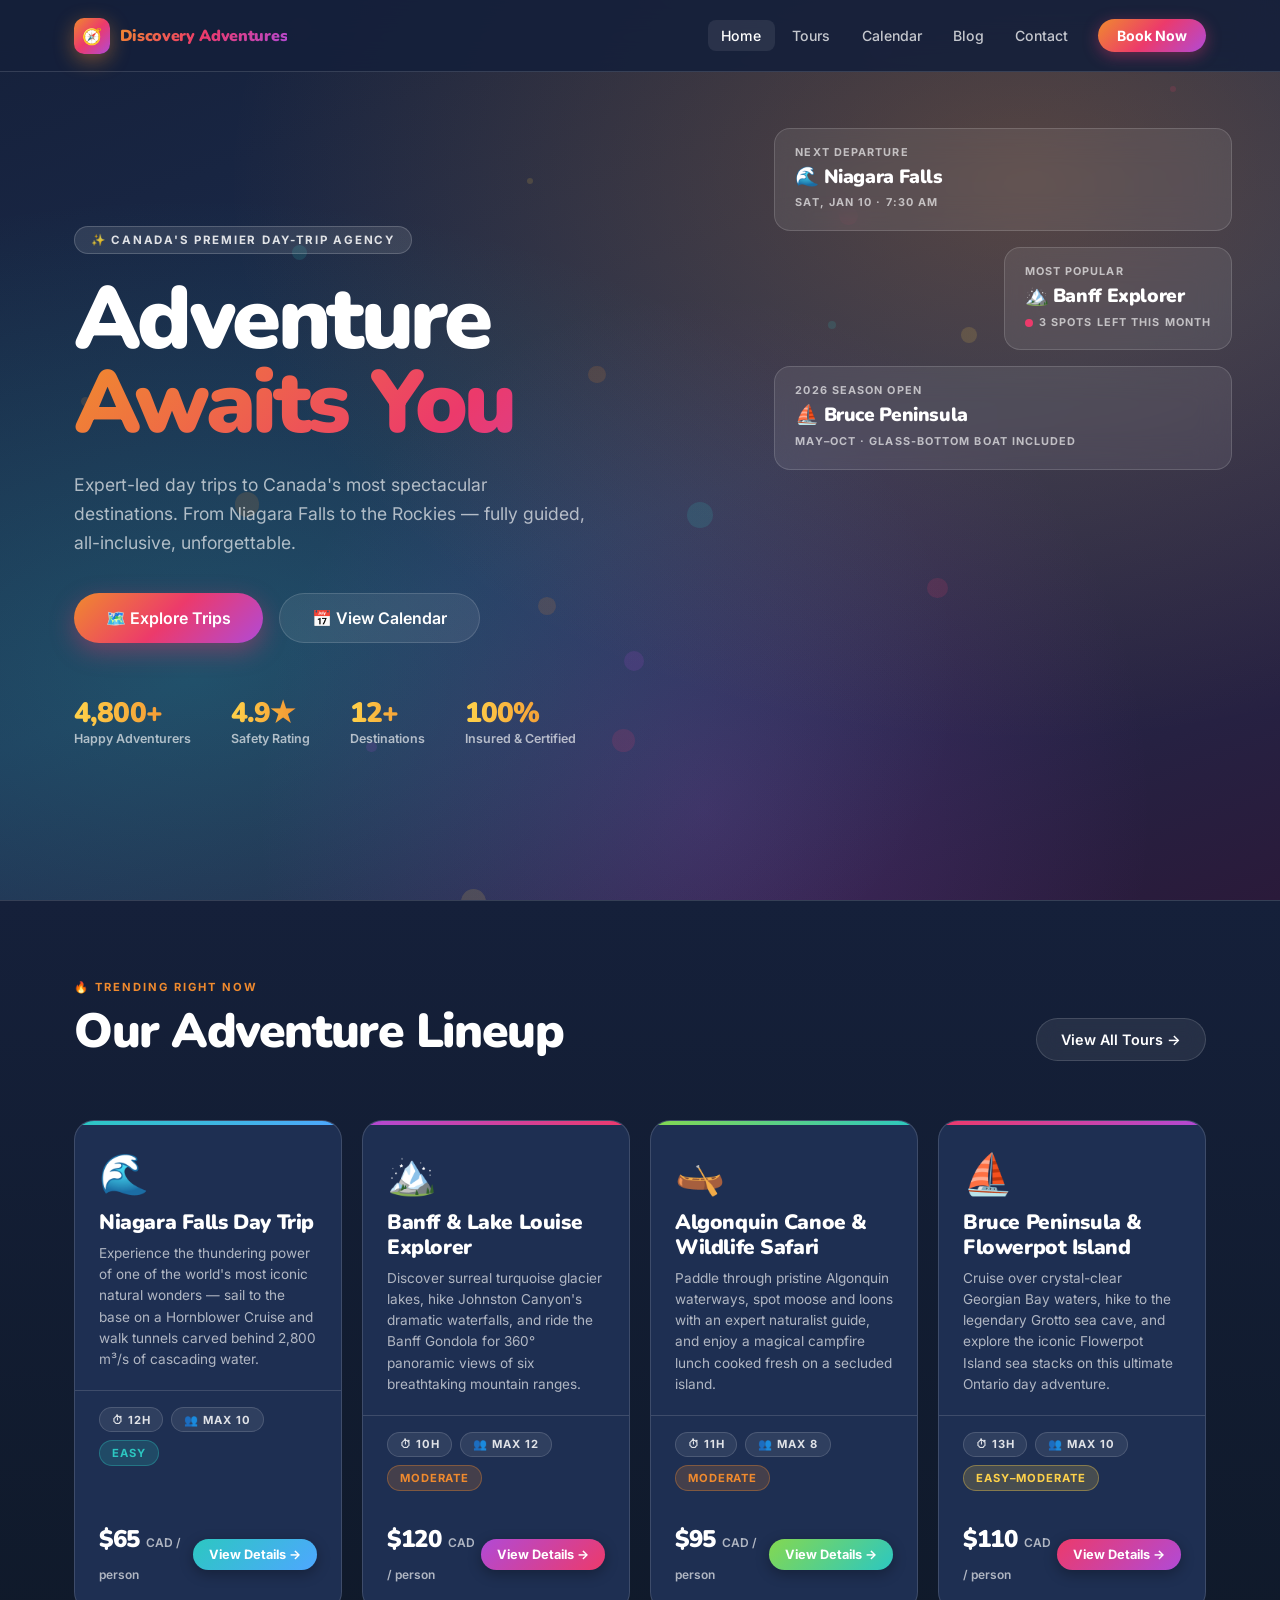
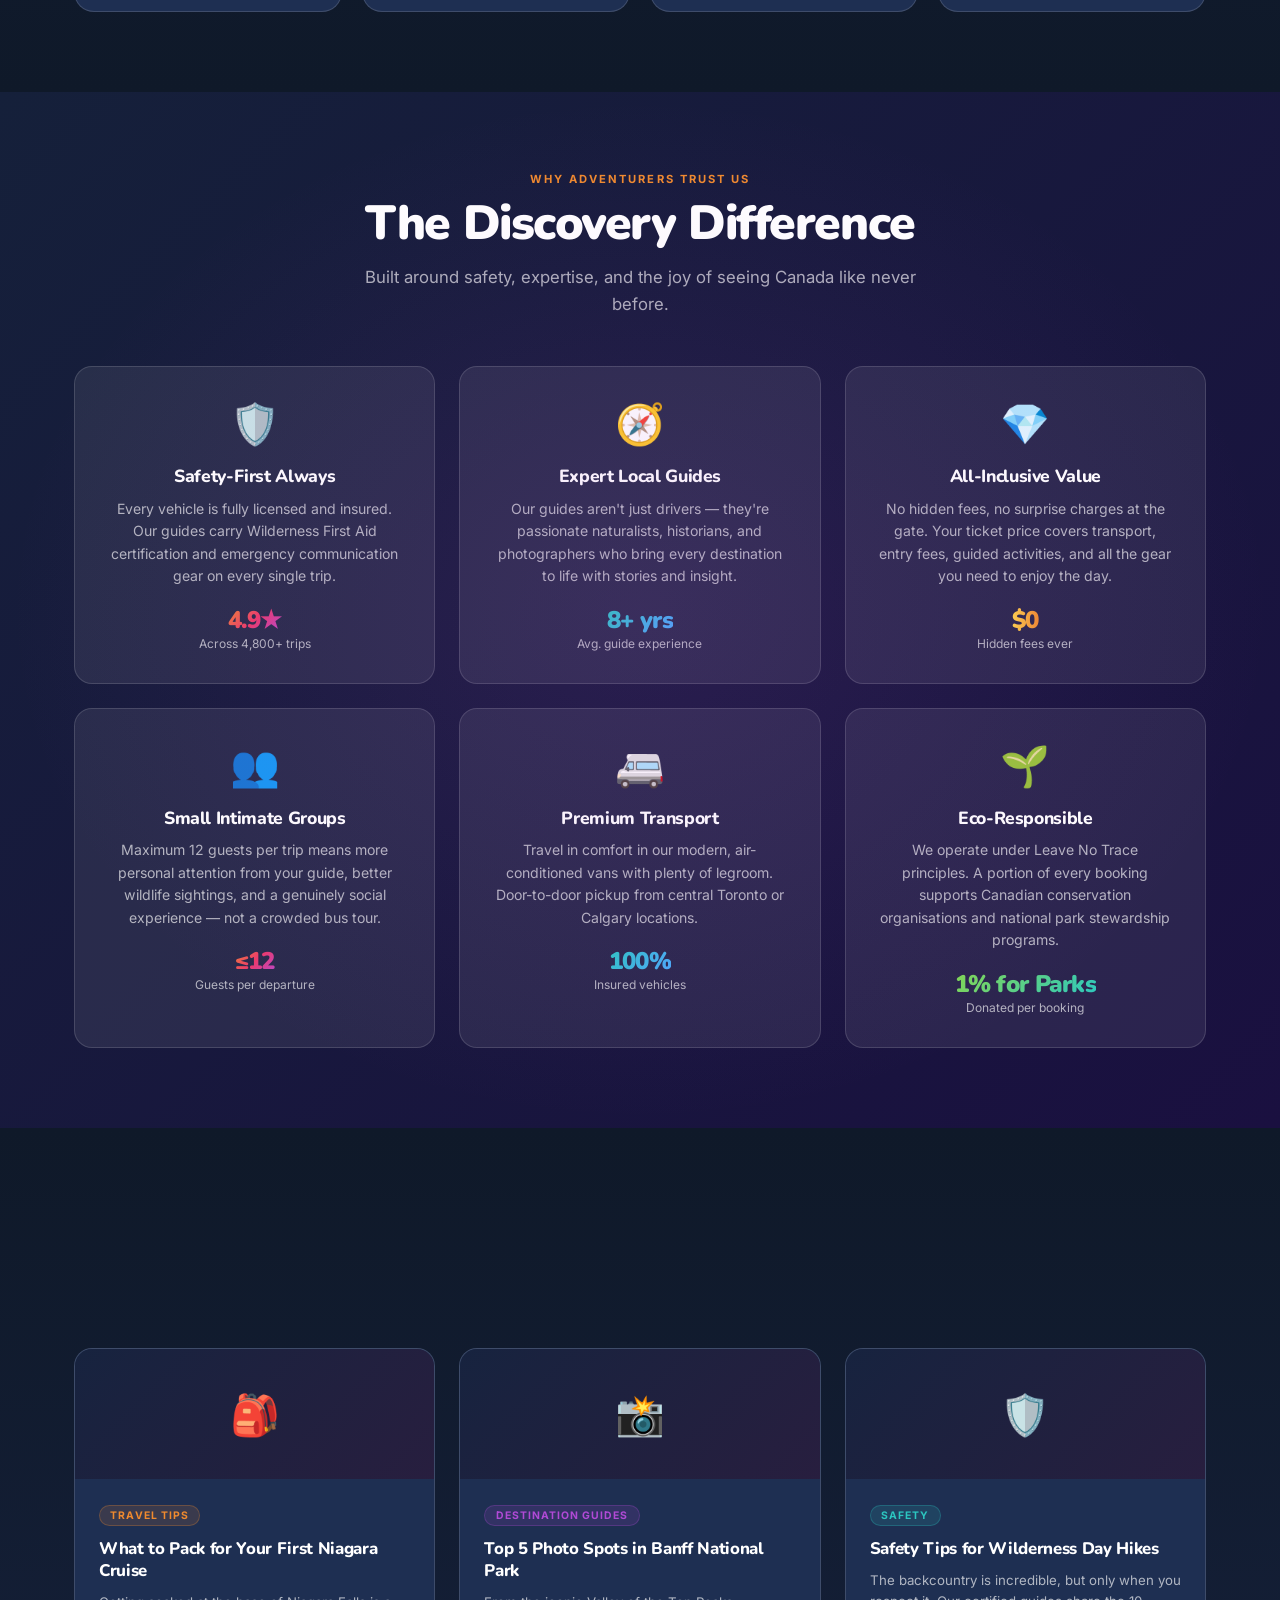
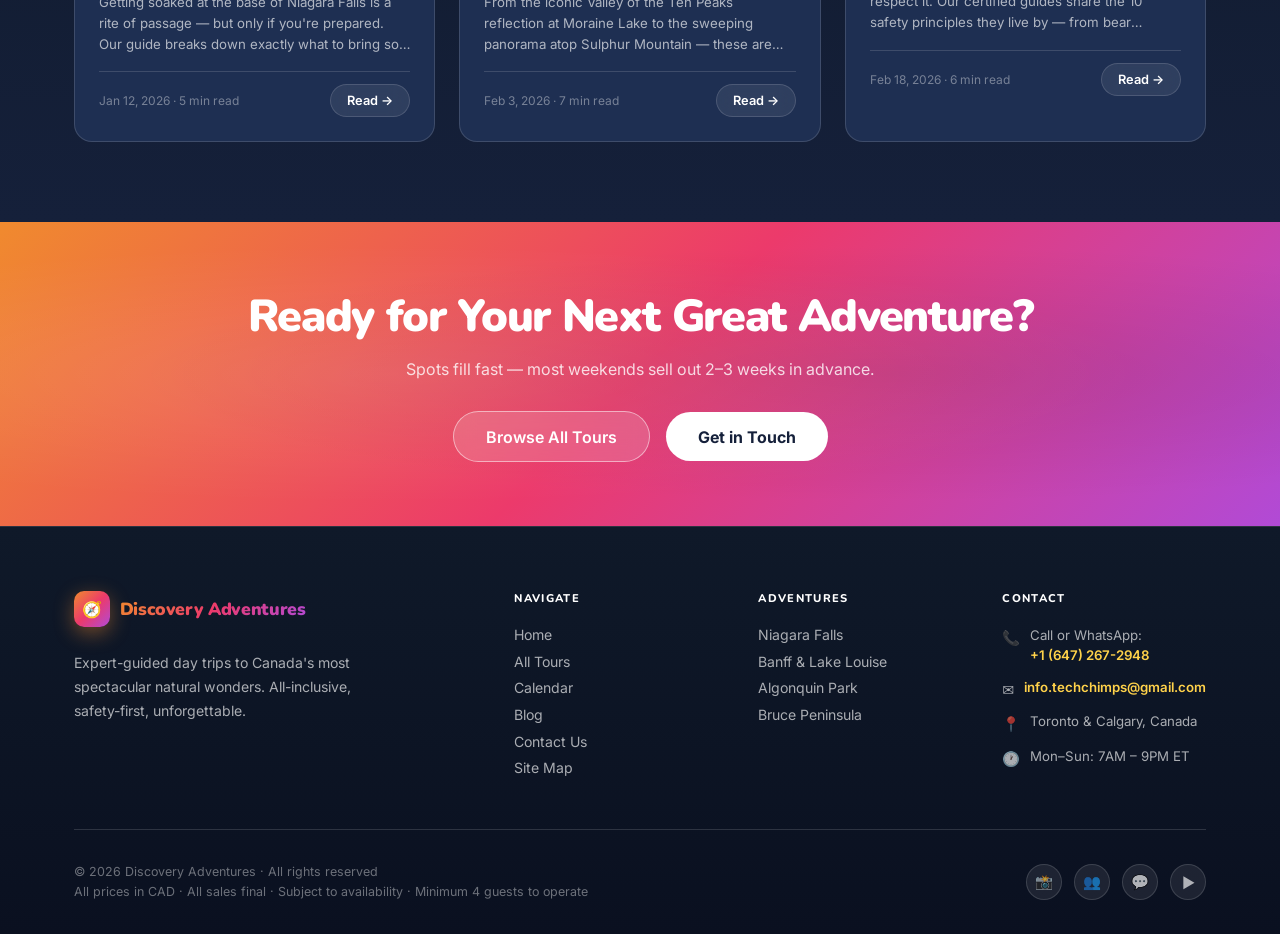
==== index.html @ 80109bd1 "Add files via upload" ====
<!DOCTYPE html>
<html lang="en">
<head>
<meta charset="UTF-8"/>
<meta name="viewport" content="width=device-width,initial-scale=1"/>
<title>Discovery Adventures — Canadian Day Trips & Adventure Tours</title>
<link rel="stylesheet" href="css/style.css"/>
<style>
/* ── HOME-SPECIFIC STYLES ──────────────────────────────── */

/* HERO */
.hero {
  min-height: 100vh;
  display: flex;
  align-items: center;
  background: var(--grad-dark);
  position: relative;
  overflow: hidden;
  padding-top: var(--nav-h);
}
.hero::before {
  content: '';
  position: absolute;
  inset: 0;
  background:
    radial-gradient(ellipse at 80% 20%, rgba(240,138,46,0.28) 0%, transparent 55%),
    radial-gradient(ellipse at 15% 75%, rgba(44,199,193,0.22) 0%, transparent 50%),
    radial-gradient(ellipse at 55% 90%, rgba(177,74,214,0.2) 0%, transparent 45%);
}
.hero-particles {
  position: absolute;
  inset: 0;
  overflow: hidden;
  pointer-events: none;
}
.hero-particle {
  position: absolute;
  border-radius: 50%;
  opacity: 0.15;
  animation: floatUp 12s ease-in-out infinite;
}
@keyframes floatUp {
  0%,100% { transform: translateY(0) scale(1); opacity: 0.12; }
  50%      { transform: translateY(-40px) scale(1.1); opacity: 0.25; }
}
.hero-content {
  position: relative;
  z-index: 2;
  max-width: 780px;
}
.hero-eyebrow {
  display: inline-flex;
  align-items: center;
  gap: 0.5rem;
  padding: 0.4rem 1rem;
  border-radius: 999px;
  background: rgba(255,255,255,0.1);
  border: 1px solid rgba(255,255,255,0.18);
  font-size: 0.72rem;
  font-weight: 700;
  letter-spacing: 0.15em;
  text-transform: uppercase;
  color: rgba(255,255,255,0.85);
  margin-bottom: 1.5rem;
  animation: fadeSlideDown 0.7s ease both;
}
.hero-title {
  font-family: 'Nunito', sans-serif;
  font-weight: 900;
  font-size: clamp(3rem, 8vw, 5.5rem);
  letter-spacing: -0.04em;
  line-height: 0.95;
  color: white;
  margin-bottom: 1.5rem;
  animation: fadeSlideDown 0.7s 0.1s ease both;
}
.hero-title .line2 {
  display: block;
  background: var(--grad-main);
  -webkit-background-clip: text;
  background-clip: text;
  color: transparent;
}
.hero-subtitle {
  font-size: 1.1rem;
  color: var(--text-muted);
  line-height: 1.65;
  max-width: 520px;
  margin-bottom: 2.25rem;
  animation: fadeSlideDown 0.7s 0.2s ease both;
}
.hero-ctas {
  display: flex;
  gap: 1rem;
  flex-wrap: wrap;
  animation: fadeSlideDown 0.7s 0.3s ease both;
}
.hero-stats {
  display: flex;
  gap: 2.5rem;
  margin-top: 3.5rem;
  flex-wrap: wrap;
  animation: fadeSlideDown 0.7s 0.4s ease both;
}
.hero-stat-val {
  font-family: 'Nunito', sans-serif;
  font-weight: 900;
  font-size: 1.75rem;
  letter-spacing: -0.03em;
  background: linear-gradient(90deg, var(--yellow), var(--orange));
  -webkit-background-clip: text;
  background-clip: text;
  color: transparent;
  line-height: 1;
}
.hero-stat-lbl {
  font-size: 0.78rem;
  color: var(--text-muted);
  margin-top: 0.25rem;
  font-weight: 600;
}
.hero-visual {
  position: absolute;
  right: 0; top: 0; bottom: 0;
  width: 42%;
  display: flex;
  flex-direction: column;
  gap: 1rem;
  padding: 8rem 3rem 4rem 2rem;
  z-index: 1;
}
.hero-badge-float {
  background: rgba(255,255,255,0.08);
  backdrop-filter: blur(16px);
  border: 1px solid rgba(255,255,255,0.15);
  border-radius: 16px;
  padding: 1rem 1.25rem;
  animation: floatBadge 4s ease-in-out infinite;
}
.hero-badge-float:nth-child(2) { animation-delay: 1.3s; align-self: flex-end; }
.hero-badge-float:nth-child(3) { animation-delay: 2.6s; }
@keyframes floatBadge {
  0%,100% { transform: translateY(0); }
  50%      { transform: translateY(-10px); }
}
.hbf-label {
  font-size: 0.68rem;
  color: var(--text-muted);
  text-transform: uppercase;
  letter-spacing: 0.1em;
  font-weight: 700;
  margin-bottom: 0.3rem;
}
.hbf-val {
  font-family: 'Nunito', sans-serif;
  font-weight: 900;
  font-size: 1.2rem;
  color: white;
  letter-spacing: -0.02em;
}
.hbf-dot {
  display: inline-block;
  width: 8px; height: 8px;
  border-radius: 50%;
  margin-right: 0.4rem;
  vertical-align: middle;
}

/* TOURS GRID */
.tours-section {
  background: linear-gradient(180deg, var(--navy) 0%, #0f1929 100%);
  position: relative;
}
.tours-section::before {
  content: '';
  position: absolute;
  top: 0; left: 0; right: 0;
  height: 1px;
  background: var(--glass-border);
}
.tours-grid {
  display: grid;
  grid-template-columns: repeat(4, 1fr);
  gap: 1.25rem;
  margin-top: 3rem;
}

/* WHY US */
.why-section {
  background: linear-gradient(135deg, var(--navy) 0%, #1a1040 100%);
  position: relative;
  overflow: hidden;
}
.why-section::before {
  content: '';
  position: absolute;
  inset: 0;
  background: radial-gradient(ellipse at 50% 50%, rgba(177,74,214,0.12) 0%, transparent 70%);
}
.why-grid {
  display: grid;
  grid-template-columns: repeat(3, 1fr);
  gap: 1.5rem;
  margin-top: 3rem;
}
.why-card {
  background: var(--glass);
  border: 1px solid var(--glass-border);
  border-radius: 18px;
  padding: 2rem;
  text-align: center;
  transition: transform 0.3s, background 0.3s;
}
.why-card:hover {
  transform: translateY(-5px);
  background: rgba(255,255,255,0.1);
}
.why-icon {
  font-size: 2.5rem;
  margin-bottom: 1rem;
  display: block;
}
.why-title {
  font-family: 'Nunito', sans-serif;
  font-weight: 800;
  font-size: 1.1rem;
  color: white;
  margin-bottom: 0.6rem;
  letter-spacing: -0.02em;
}
.why-desc {
  font-size: 0.88rem;
  color: var(--text-muted);
  line-height: 1.6;
}
.why-stat {
  display: inline-block;
  margin-top: 1rem;
  font-family: 'Nunito', sans-serif;
  font-weight: 900;
  font-size: 1.5rem;
  letter-spacing: -0.03em;
}

/* BLOG PREVIEW */
.blog-section {
  background: linear-gradient(180deg, #0f1929 0%, var(--navy) 100%);
}
.blog-grid {
  display: grid;
  grid-template-columns: repeat(3, 1fr);
  gap: 1.5rem;
  margin-top: 3rem;
}
.blog-card {
  background: var(--slate);
  border: 1px solid var(--glass-border);
  border-radius: 18px;
  overflow: hidden;
  transition: transform 0.3s, box-shadow 0.3s;
}
.blog-card:hover {
  transform: translateY(-5px);
  box-shadow: 0 20px 50px -10px rgba(21,32,58,0.6);
}
.blog-card-emoji {
  font-size: 2.5rem;
  height: 130px;
  display: flex; align-items: center; justify-content: center;
  position: relative;
  overflow: hidden;
}
.blog-card-body { padding: 1.5rem; }
.blog-card-cat {
  display: inline-flex;
  align-items: center;
  padding: 0.2rem 0.65rem;
  border-radius: 999px;
  font-size: 0.65rem;
  font-weight: 700;
  letter-spacing: 0.1em;
  text-transform: uppercase;
  margin-bottom: 0.75rem;
}
.blog-card-title {
  font-family: 'Nunito', sans-serif;
  font-weight: 800;
  font-size: 1.05rem;
  color: white;
  letter-spacing: -0.02em;
  line-height: 1.3;
  margin-bottom: 0.6rem;
}
.blog-card-excerpt {
  font-size: 0.83rem;
  color: var(--text-muted);
  line-height: 1.6;
  margin-bottom: 1rem;
  display: -webkit-box;
  -webkit-line-clamp: 3;
  -webkit-box-orient: vertical;
  overflow: hidden;
}
.blog-card-footer {
  display: flex;
  align-items: center;
  justify-content: space-between;
  border-top: 1px solid var(--glass-border);
  padding-top: 0.75rem;
}
.blog-meta {
  font-size: 0.75rem;
  color: var(--text-dim);
}

/* CTA STRIP */
.cta-strip {
  background: var(--grad-main);
  padding: 4rem 0;
  text-align: center;
  position: relative;
  overflow: hidden;
}
.cta-strip::before {
  content: '';
  position: absolute;
  inset: 0;
  background: radial-gradient(ellipse at 30% 50%, rgba(255,255,255,0.1) 0%, transparent 60%),
              radial-gradient(ellipse at 70% 50%, rgba(0,0,0,0.1) 0%, transparent 60%);
}
.cta-strip-inner { position: relative; z-index: 1; }
.cta-strip-title {
  font-family: 'Nunito', sans-serif;
  font-weight: 900;
  font-size: clamp(1.8rem, 4vw, 2.8rem);
  letter-spacing: -0.03em;
  color: white;
  margin-bottom: 0.75rem;
}
.cta-strip-sub {
  font-size: 1rem;
  color: rgba(255,255,255,0.8);
  margin-bottom: 2rem;
}
.cta-strip .btn-secondary {
  border-color: rgba(255,255,255,0.5);
  background: rgba(255,255,255,0.15);
}
.cta-strip .btn-secondary:hover { background: rgba(255,255,255,0.25); }

/* ANIMATIONS */
@keyframes fadeSlideDown {
  from { opacity: 0; transform: translateY(-20px); }
  to   { opacity: 1; transform: translateY(0); }
}
.fade-in { opacity: 0; transform: translateY(24px); transition: opacity 0.6s ease, transform 0.6s ease; }
.fade-in.visible { opacity: 1; transform: none; }

/* RESPONSIVE */
@media (max-width: 1200px) { .tours-grid { grid-template-columns: repeat(2, 1fr); } }
@media (max-width: 900px)  {
  .why-grid { grid-template-columns: 1fr; }
  .blog-grid { grid-template-columns: 1fr; }
  .hero-visual { display: none; }
}
@media (max-width: 768px)  { .tours-grid { grid-template-columns: 1fr; } }
</style>
</head>
<body>

<!-- ── NAVIGATION ─────────────────────────────────────── -->
<nav class="site-nav" aria-label="Main navigation">
  <div class="nav-inner">
    <a href="index.html" class="nav-logo">
      <div class="nav-logo-badge">🧭</div>
      <span class="nav-logo-name">Discovery Adventures</span>
    </a>
    <button class="nav-toggle" id="navToggle" aria-label="Toggle menu">
      <span></span><span></span><span></span>
    </button>
    <div class="nav-links" id="navLinks">
      <a href="index.html" class="nav-link active">Home</a>
      <a href="tours.html" class="nav-link">Tours</a>
      <a href="calendar.html" class="nav-link">Calendar</a>
      <a href="blog.html" class="nav-link">Blog</a>
      <a href="contact.html" class="nav-link">Contact</a>
      <a href="tours.html" class="nav-cta">Book Now</a>
    </div>
  </div>
</nav>

<!-- ── HERO ───────────────────────────────────────────── -->
<section class="hero">
  <div class="hero-particles" id="particles"></div>
  <div class="container">
    <div class="hero-content">
      <div class="hero-eyebrow">✨ Canada's Premier Day-Trip Agency</div>
      <h1 class="hero-title">
        Adventure<br>
        <span class="line2">Awaits You</span>
      </h1>
      <p class="hero-subtitle">
        Expert-led day trips to Canada's most spectacular destinations. From Niagara Falls to the Rockies — fully guided, all-inclusive, unforgettable.
      </p>
      <div class="hero-ctas">
        <a href="tours.html" class="btn btn-primary btn-lg">🗺️ Explore Trips</a>
        <a href="calendar.html" class="btn btn-secondary btn-lg">📅 View Calendar</a>
      </div>
      <div class="hero-stats">
        <div>
          <div class="hero-stat-val">4,800+</div>
          <div class="hero-stat-lbl">Happy Adventurers</div>
        </div>
        <div>
          <div class="hero-stat-val">4.9★</div>
          <div class="hero-stat-lbl">Safety Rating</div>
        </div>
        <div>
          <div class="hero-stat-val">12+</div>
          <div class="hero-stat-lbl">Destinations</div>
        </div>
        <div>
          <div class="hero-stat-val">100%</div>
          <div class="hero-stat-lbl">Insured & Certified</div>
        </div>
      </div>
    </div>
  </div>
  <!-- Floating info badges -->
  <div class="hero-visual" aria-hidden="true">
    <div class="hero-badge-float">
      <div class="hbf-label">Next Departure</div>
      <div class="hbf-val">🌊 Niagara Falls</div>
      <div class="hbf-label" style="margin-top:0.35rem">Sat, Jan 10 · 7:30 AM</div>
    </div>
    <div class="hero-badge-float">
      <div class="hbf-label">Most Popular</div>
      <div class="hbf-val">🏔️ Banff Explorer</div>
      <div class="hbf-label" style="margin-top:0.35rem"><span class="hbf-dot" style="background:var(--pink)"></span>3 spots left this month</div>
    </div>
    <div class="hero-badge-float">
      <div class="hbf-label">2026 Season Open</div>
      <div class="hbf-val">⛵ Bruce Peninsula</div>
      <div class="hbf-label" style="margin-top:0.35rem">May–Oct · Glass-bottom boat included</div>
    </div>
  </div>
</section>

<!-- ── TRENDING TOURS ──────────────────────────────────── -->
<section class="tours-section section" id="tours">
  <div class="container">
    <div class="fade-in">
      <div class="section-eyebrow">🔥 Trending Right Now</div>
      <div class="flex-between" style="flex-wrap:wrap; gap:1rem;">
        <h2 class="section-title">Our Adventure Lineup</h2>
        <a href="tours.html" class="btn btn-secondary">View All Tours →</a>
      </div>
    </div>
    <div class="tours-grid" id="toursGrid">
      <!-- injected by JS -->
    </div>
  </div>
</section>

<!-- ── WHY CHOOSE US ───────────────────────────────────── -->
<section class="why-section section">
  <div class="container">
    <div class="fade-in text-center">
      <div class="section-eyebrow">Why Adventurers Trust Us</div>
      <h2 class="section-title" style="text-align:center">The Discovery Difference</h2>
      <p class="section-subtitle" style="margin: 0 auto 0">Built around safety, expertise, and the joy of seeing Canada like never before.</p>
    </div>
    <div class="why-grid">
      <div class="why-card fade-in">
        <span class="why-icon">🛡️</span>
        <div class="why-title">Safety-First Always</div>
        <div class="why-desc">Every vehicle is fully licensed and insured. Our guides carry Wilderness First Aid certification and emergency communication gear on every single trip.</div>
        <div class="why-stat gradient-text">4.9★</div>
        <div style="font-size:0.75rem; color:var(--text-muted)">Across 4,800+ trips</div>
      </div>
      <div class="why-card fade-in">
        <span class="why-icon">🧭</span>
        <div class="why-title">Expert Local Guides</div>
        <div class="why-desc">Our guides aren't just drivers — they're passionate naturalists, historians, and photographers who bring every destination to life with stories and insight.</div>
        <div class="why-stat gradient-text-teal">8+ yrs</div>
        <div style="font-size:0.75rem; color:var(--text-muted)">Avg. guide experience</div>
      </div>
      <div class="why-card fade-in">
        <span class="why-icon">💎</span>
        <div class="why-title">All-Inclusive Value</div>
        <div class="why-desc">No hidden fees, no surprise charges at the gate. Your ticket price covers transport, entry fees, guided activities, and all the gear you need to enjoy the day.</div>
        <div class="why-stat gradient-text-yellow">$0</div>
        <div style="font-size:0.75rem; color:var(--text-muted)">Hidden fees ever</div>
      </div>
      <div class="why-card fade-in">
        <span class="why-icon">👥</span>
        <div class="why-title">Small Intimate Groups</div>
        <div class="why-desc">Maximum 12 guests per trip means more personal attention from your guide, better wildlife sightings, and a genuinely social experience — not a crowded bus tour.</div>
        <div class="why-stat gradient-text">≤12</div>
        <div style="font-size:0.75rem; color:var(--text-muted)">Guests per departure</div>
      </div>
      <div class="why-card fade-in">
        <span class="why-icon">🚐</span>
        <div class="why-title">Premium Transport</div>
        <div class="why-desc">Travel in comfort in our modern, air-conditioned vans with plenty of legroom. Door-to-door pickup from central Toronto or Calgary locations.</div>
        <div class="why-stat gradient-text-teal">100%</div>
        <div style="font-size:0.75rem; color:var(--text-muted)">Insured vehicles</div>
      </div>
      <div class="why-card fade-in">
        <span class="why-icon">🌱</span>
        <div class="why-title">Eco-Responsible</div>
        <div class="why-desc">We operate under Leave No Trace principles. A portion of every booking supports Canadian conservation organisations and national park stewardship programs.</div>
        <div class="why-stat" style="background: var(--grad-green); -webkit-background-clip: text; background-clip: text; color: transparent;">1% for Parks</div>
        <div style="font-size:0.75rem; color:var(--text-muted)">Donated per booking</div>
      </div>
    </div>
  </div>
</section>

<!-- ── BLOG PREVIEW ────────────────────────────────────── -->
<section class="blog-section section">
  <div class="container">
    <div class="fade-in">
      <div class="section-eyebrow">📖 From the Adventure Journal</div>
      <div class="flex-between" style="flex-wrap:wrap; gap:1rem;">
        <h2 class="section-title">Latest from the Blog</h2>
        <a href="blog.html" class="btn btn-secondary">All Articles →</a>
      </div>
    </div>
    <div class="blog-grid" id="blogGrid">
      <!-- injected by JS -->
    </div>
  </div>
</section>

<!-- ── CTA STRIP ───────────────────────────────────────── -->
<section class="cta-strip">
  <div class="container cta-strip-inner">
    <h2 class="cta-strip-title">Ready for Your Next Great Adventure?</h2>
    <p class="cta-strip-sub">Spots fill fast — most weekends sell out 2–3 weeks in advance.</p>
    <div class="flex-center gap-2" style="flex-wrap:wrap;">
      <a href="tours.html" class="btn btn-secondary btn-lg">Browse All Tours</a>
      <a href="contact.html" class="btn btn-lg" style="background:white; color:var(--navy); font-weight:700;">Get in Touch</a>
    </div>
  </div>
</section>

<!-- ── SITE FOOTER ─────────────────────────────────────── -->
<footer class="site-footer">
  <div class="container">
    <div class="footer-grid">
      <div>
        <a href="index.html" class="nav-logo" style="display:inline-flex; margin-bottom:0.5rem;">
          <div class="nav-logo-badge">🧭</div>
          <span class="nav-logo-name" style="font-size:1.1rem;">Discovery Adventures</span>
        </a>
        <p class="footer-brand-desc">Expert-guided day trips to Canada's most spectacular natural wonders. All-inclusive, safety-first, unforgettable.</p>
      </div>
      <div>
        <div class="footer-col-title">Navigate</div>
        <div class="footer-links">
          <a href="index.html">Home</a>
          <a href="tours.html">All Tours</a>
          <a href="calendar.html">Calendar</a>
          <a href="blog.html">Blog</a>
          <a href="contact.html">Contact Us</a>
          <a href="sitemap.html">Site Map</a>
        </div>
      </div>
      <div>
        <div class="footer-col-title">Adventures</div>
        <div class="footer-links">
          <a href="tour-detail.html?tour=niagara-falls">Niagara Falls</a>
          <a href="tour-detail.html?tour=banff-lake-louise">Banff & Lake Louise</a>
          <a href="tour-detail.html?tour=algonquin-canoe">Algonquin Park</a>
          <a href="tour-detail.html?tour=bruce-peninsula">Bruce Peninsula</a>
        </div>
      </div>
      <div>
        <div class="footer-col-title">Contact</div>
        <div class="footer-contact-row">
          <span class="footer-contact-icon">📞</span>
          <div>Call or WhatsApp:<br><a href="https://wa.me/16472672948">+1 (647) 267-2948</a></div>
        </div>
        <div class="footer-contact-row">
          <span class="footer-contact-icon">✉️</span>
          <div><a href="mailto:info.techchimps@gmail.com">info.techchimps@gmail.com</a></div>
        </div>
        <div class="footer-contact-row">
          <span class="footer-contact-icon">📍</span>
          <div>Toronto &amp; Calgary, Canada</div>
        </div>
        <div class="footer-contact-row">
          <span class="footer-contact-icon">🕐</span>
          <div>Mon–Sun: 7AM – 9PM ET</div>
        </div>
      </div>
    </div>
    <div class="footer-bottom">
      <div class="footer-legal">
        © 2026 Discovery Adventures · All rights reserved<br>
        All prices in CAD · All sales final · Subject to availability · Minimum 4 guests to operate
      </div>
      <div class="footer-social">
        <a href="#" aria-label="Instagram">📸</a>
        <a href="#" aria-label="Facebook">👥</a>
        <a href="https://wa.me/16472672948" aria-label="WhatsApp">💬</a>
        <a href="#" aria-label="YouTube">▶️</a>
      </div>
    </div>
  </div>
</footer>

<!-- ── SCRIPTS ──────────────────────────────────────────── -->
<script src="js/data.js"></script>
<script>
/* ── NAV TOGGLE ──────────────────────────────────────── */
document.getElementById('navToggle').addEventListener('click', () => {
  document.getElementById('navLinks').classList.toggle('open');
});

/* ── RENDER TOUR CARDS ───────────────────────────────── */
function renderTourCard(tour) {
  const difficultyClass = {
    'Easy': 'pill-teal',
    'Moderate': 'pill-orange',
    'Easy–Moderate': 'pill-yellow'
  }[tour.difficulty] || 'pill-glass';

  return `
    <article class="tour-card fade-in" role="article">
      <div class="tour-card-accent" style="background:${tour.gradient}"></div>
      <div class="tour-card-header">
        <span class="tour-card-emoji">${tour.emoji}</span>
        <h3 class="tour-card-title">${tour.title}</h3>
        <p class="tour-card-desc">${tour.shortDesc}</p>
      </div>
      <div class="tour-card-meta">
        <span class="pill pill-glass">⏱ ${tour.duration}h</span>
        <span class="pill pill-glass">👥 Max ${tour.maxCapacity}</span>
        <span class="pill ${difficultyClass}">${tour.difficulty}</span>
      </div>
      <div class="tour-card-footer">
        <div class="tour-card-price">
          $${tour.price} <span>CAD / person</span>
        </div>
        <a href="tour-detail.html?tour=${tour.id}" class="btn btn-sm" style="background:${tour.gradient}; color:white; font-weight:700; box-shadow: 0 4px 14px rgba(0,0,0,0.3);">
          View Details →
        </a>
      </div>
    </article>`;
}

/* ── RENDER BLOG CARDS ───────────────────────────────── */
function renderBlogCard(post) {
  return `
    <article class="blog-card fade-in" role="article">
      <div class="blog-card-emoji" style="background:linear-gradient(135deg, rgba(21,32,58,0.8), rgba(42,26,58,0.8))">
        ${post.emoji}
      </div>
      <div class="blog-card-body">
        <span class="blog-card-cat" style="background:${post.categoryColor}22; color:${post.categoryColor}; border:1px solid ${post.categoryColor}44;">
          ${post.category}
        </span>
        <h3 class="blog-card-title">${post.title}</h3>
        <p class="blog-card-excerpt">${post.excerpt}</p>
        <div class="blog-card-footer">
          <div class="blog-meta">${post.date} · ${post.readTime}</div>
          <a href="blog.html" class="btn btn-sm btn-secondary">Read →</a>
        </div>
      </div>
    </article>`;
}

/* ── INIT ─────────────────────────────────────────────── */
document.getElementById('toursGrid').innerHTML = TOURS_DB.map(renderTourCard).join('');
document.getElementById('blogGrid').innerHTML = BLOG_DB.slice(0, 3).map(renderBlogCard).join('');

/* ── FLOATING PARTICLES ──────────────────────────────── */
(function createParticles() {
  const container = document.getElementById('particles');
  const colors = ['#f08a2e','#ec3a6b','#b14ad6','#2cc7c1','#ffd24a'];
  for (let i = 0; i < 18; i++) {
    const p = document.createElement('div');
    p.className = 'hero-particle';
    const size = 6 + Math.random() * 20;
    p.style.cssText = `
      width:${size}px; height:${size}px;
      background:${colors[i % colors.length]};
      left:${Math.random() * 100}%;
      top:${Math.random() * 100}%;
      animation-delay:${Math.random() * 8}s;
      animation-duration:${8 + Math.random() * 8}s;
    `;
    container.appendChild(p);
  }
})();

/* ── SCROLL FADE-IN OBSERVER ─────────────────────────── */
const observer = new IntersectionObserver(
  entries => entries.forEach(e => { if (e.isIntersecting) e.target.classList.add('visible'); }),
  { threshold: 0.1, rootMargin: '0px 0px -40px 0px' }
);
document.querySelectorAll('.fade-in').forEach(el => observer.observe(el));
</script>
</body>
</html>
---- css/style.css ----
/* ══════════════════════════════════════════════════════════
   Discovery Adventures — Global Stylesheet
   Shared across all pages. Dark adventure tourism aesthetic.
   ══════════════════════════════════════════════════════════ */

@import url('https://fonts.googleapis.com/css2?family=Nunito:wght@700;800;900&family=Inter:wght@400;500;600&display=swap');

/* ── CSS VARIABLES ─────────────────────────────────────── */
:root {
  --navy:        #15203a;
  --slate:       #1e2f52;
  --dark-purple: #2a1a3a;
  --orange:      #f08a2e;
  --pink:        #ec3a6b;
  --purple:      #b14ad6;
  --teal:        #2cc7c1;
  --yellow:      #ffd24a;
  --green:       #84d850;
  --cream:       #e8e4d8;
  --off-white:   #fffdf6;
  --border:      #ece6d6;
  --text-muted:  rgba(255,255,255,0.65);
  --text-dim:    rgba(255,255,255,0.4);
  --glass:       rgba(255,255,255,0.08);
  --glass-border:rgba(255,255,255,0.14);

  --grad-main:   linear-gradient(135deg, #f08a2e, #ec3a6b, #b14ad6);
  --grad-teal:   linear-gradient(135deg, #2cc7c1, #4ea7ff);
  --grad-green:  linear-gradient(135deg, #84d850, #2cc7c1);
  --grad-dark:   linear-gradient(160deg, #15203a 0%, #1e2f52 55%, #2a1a3a 100%);

  --shadow-card: 0 20px 60px -15px rgba(21,32,58,0.5);
  --shadow-glow: 0 8px 32px rgba(240,138,46,0.4);

  --radius-card: 20px;
  --radius-btn:  999px;
  --radius-sm:   10px;

  --nav-h: 72px;
}

/* ── RESET ─────────────────────────────────────────────── */
*, *::before, *::after { box-sizing: border-box; margin: 0; padding: 0; }
html { scroll-behavior: smooth; }

body {
  font-family: 'Inter', system-ui, sans-serif;
  font-weight: 400;
  background: var(--navy);
  color: white;
  min-height: 100vh;
  -webkit-font-smoothing: antialiased;
}

img { display: block; max-width: 100%; }
a { text-decoration: none; color: inherit; }
ul, ol { list-style: none; }
button { cursor: pointer; border: none; background: none; font-family: inherit; }
input, textarea, select { font-family: inherit; }

/* ── TYPOGRAPHY ────────────────────────────────────────── */
.font-display {
  font-family: 'Nunito', sans-serif;
  font-weight: 900;
  letter-spacing: -0.03em;
}

.gradient-text {
  background: var(--grad-main);
  -webkit-background-clip: text;
  background-clip: text;
  color: transparent;
}
.gradient-text-teal {
  background: var(--grad-teal);
  -webkit-background-clip: text;
  background-clip: text;
  color: transparent;
}
.gradient-text-yellow {
  background: linear-gradient(90deg, var(--yellow), var(--orange));
  -webkit-background-clip: text;
  background-clip: text;
  color: transparent;
}

/* ── BUTTONS ───────────────────────────────────────────── */
.btn {
  display: inline-flex;
  align-items: center;
  gap: 0.5rem;
  padding: 0.75rem 1.5rem;
  border-radius: var(--radius-btn);
  font-weight: 600;
  font-size: 0.9rem;
  transition: transform 0.2s, box-shadow 0.2s, opacity 0.2s;
  white-space: nowrap;
}
.btn:hover { transform: translateY(-2px); }
.btn:active { transform: translateY(0); }

.btn-primary {
  background: var(--grad-main);
  color: white;
  box-shadow: 0 8px 24px rgba(236,58,107,0.4);
}
.btn-primary:hover { box-shadow: 0 12px 32px rgba(236,58,107,0.55); }

.btn-secondary {
  background: var(--glass);
  color: white;
  border: 1px solid var(--glass-border);
  backdrop-filter: blur(10px);
}
.btn-secondary:hover { background: rgba(255,255,255,0.14); }

.btn-teal {
  background: var(--grad-teal);
  color: white;
  box-shadow: 0 8px 24px rgba(44,199,193,0.4);
}
.btn-teal:hover { box-shadow: 0 12px 32px rgba(44,199,193,0.55); }

.btn-lg {
  padding: 0.9rem 2rem;
  font-size: 1rem;
}

.btn-sm {
  padding: 0.5rem 1rem;
  font-size: 0.8rem;
}

/* ── PILLS / BADGES ────────────────────────────────────── */
.pill {
  display: inline-flex;
  align-items: center;
  gap: 0.35rem;
  padding: 0.3rem 0.75rem;
  border-radius: var(--radius-btn);
  font-size: 0.7rem;
  font-weight: 700;
  letter-spacing: 0.08em;
  text-transform: uppercase;
  white-space: nowrap;
}
.pill-glass {
  background: var(--glass);
  border: 1px solid var(--glass-border);
  color: rgba(255,255,255,0.85);
}
.pill-orange {
  background: rgba(240,138,46,0.18);
  border: 1px solid rgba(240,138,46,0.35);
  color: var(--orange);
}
.pill-teal {
  background: rgba(44,199,193,0.18);
  border: 1px solid rgba(44,199,193,0.35);
  color: var(--teal);
}
.pill-purple {
  background: rgba(177,74,214,0.18);
  border: 1px solid rgba(177,74,214,0.35);
  color: var(--purple);
}
.pill-pink {
  background: rgba(236,58,107,0.18);
  border: 1px solid rgba(236,58,107,0.35);
  color: var(--pink);
}
.pill-green {
  background: rgba(132,216,80,0.18);
  border: 1px solid rgba(132,216,80,0.35);
  color: var(--green);
}
.pill-yellow {
  background: rgba(255,210,74,0.18);
  border: 1px solid rgba(255,210,74,0.35);
  color: var(--yellow);
}

/* ── CARD ──────────────────────────────────────────────── */
.card {
  background: rgba(255,255,255,0.05);
  border: 1px solid var(--glass-border);
  border-radius: var(--radius-card);
  overflow: hidden;
  transition: transform 0.3s, box-shadow 0.3s;
}
.card:hover {
  transform: translateY(-5px);
  box-shadow: var(--shadow-card);
}
.card-light {
  background: var(--off-white);
  border: 1px solid var(--border);
  color: var(--navy);
}

/* ── SECTION LAYOUTS ───────────────────────────────────── */
.section { padding: 5rem 0; }
.section-sm { padding: 3rem 0; }
.container {
  width: 100%;
  max-width: 1180px;
  margin: 0 auto;
  padding: 0 1.5rem;
}
.container-wide {
  width: 100%;
  max-width: 1400px;
  margin: 0 auto;
  padding: 0 1.5rem;
}

.section-eyebrow {
  font-size: 0.7rem;
  font-weight: 700;
  text-transform: uppercase;
  letter-spacing: 0.18em;
  color: var(--orange);
  margin-bottom: 0.75rem;
}
.section-title {
  font-family: 'Nunito', sans-serif;
  font-weight: 900;
  font-size: clamp(2rem, 5vw, 3rem);
  letter-spacing: -0.03em;
  line-height: 1.05;
  color: white;
  margin-bottom: 1rem;
}
.section-subtitle {
  color: var(--text-muted);
  font-size: 1.05rem;
  line-height: 1.6;
  max-width: 560px;
}

/* ── GRIDS ─────────────────────────────────────────────── */
.grid-2 { display: grid; grid-template-columns: repeat(2, 1fr); gap: 1.5rem; }
.grid-3 { display: grid; grid-template-columns: repeat(3, 1fr); gap: 1.5rem; }
.grid-4 { display: grid; grid-template-columns: repeat(4, 1fr); gap: 1.25rem; }

/* ── DIVIDER ───────────────────────────────────────────── */
.divider {
  height: 1px;
  background: var(--glass-border);
  margin: 0;
}

/* ── TOUR CARD (shared) ────────────────────────────────── */
.tour-card {
  background: var(--slate);
  border: 1px solid var(--glass-border);
  border-radius: var(--radius-card);
  overflow: hidden;
  display: flex;
  flex-direction: column;
  transition: transform 0.3s ease, box-shadow 0.3s ease;
  position: relative;
}
.tour-card:hover {
  transform: translateY(-6px);
  box-shadow: 0 24px 64px -16px rgba(21,32,58,0.7);
}
.tour-card-header {
  padding: 1.75rem 1.5rem 1.25rem;
  position: relative;
}
.tour-card-emoji {
  font-size: 2.5rem;
  margin-bottom: 0.75rem;
  display: block;
}
.tour-card-title {
  font-family: 'Nunito', sans-serif;
  font-weight: 900;
  font-size: 1.3rem;
  letter-spacing: -0.02em;
  color: white;
  line-height: 1.2;
  margin-bottom: 0.5rem;
}
.tour-card-desc {
  font-size: 0.85rem;
  color: var(--text-muted);
  line-height: 1.55;
}
.tour-card-meta {
  display: flex;
  flex-wrap: wrap;
  gap: 0.5rem;
  padding: 1rem 1.5rem;
  border-top: 1px solid var(--glass-border);
}
.tour-card-footer {
  display: flex;
  align-items: center;
  justify-content: space-between;
  padding: 1rem 1.5rem 1.5rem;
  margin-top: auto;
}
.tour-card-price {
  font-family: 'Nunito', sans-serif;
  font-weight: 900;
  font-size: 1.5rem;
  color: white;
  letter-spacing: -0.02em;
}
.tour-card-price span {
  font-size: 0.75rem;
  color: var(--text-muted);
  font-family: 'Inter', sans-serif;
  font-weight: 600;
  letter-spacing: 0;
}
.tour-card-accent {
  position: absolute;
  top: 0; left: 0; right: 0;
  height: 4px;
}

/* ── NAVIGATION ────────────────────────────────────────── */
.site-nav {
  position: fixed;
  top: 0; left: 0; right: 0;
  height: var(--nav-h);
  background: rgba(21, 32, 58, 0.9);
  backdrop-filter: blur(20px);
  -webkit-backdrop-filter: blur(20px);
  border-bottom: 1px solid var(--glass-border);
  z-index: 1000;
  display: flex;
  align-items: center;
}
.nav-inner {
  width: 100%;
  max-width: 1180px;
  margin: 0 auto;
  padding: 0 1.5rem;
  display: flex;
  align-items: center;
  gap: 2rem;
}
.nav-logo {
  display: flex;
  align-items: center;
  gap: 0.6rem;
  text-decoration: none;
  flex-shrink: 0;
}
.nav-logo-badge {
  width: 36px; height: 36px;
  border-radius: 10px;
  background: var(--grad-main);
  display: flex; align-items: center; justify-content: center;
  font-size: 1rem;
  box-shadow: 0 6px 20px rgba(240,138,46,0.45);
}
.nav-logo-name {
  font-family: 'Nunito', sans-serif;
  font-weight: 900;
  font-size: 1rem;
  letter-spacing: -0.02em;
  background: var(--grad-main);
  -webkit-background-clip: text;
  background-clip: text;
  color: transparent;
}
.nav-links {
  display: flex;
  align-items: center;
  gap: 0.25rem;
  margin-left: auto;
}
.nav-link {
  padding: 0.45rem 0.85rem;
  border-radius: 8px;
  font-size: 0.88rem;
  font-weight: 500;
  color: rgba(255,255,255,0.75);
  transition: color 0.2s, background 0.2s;
}
.nav-link:hover,
.nav-link.active {
  color: white;
  background: var(--glass);
}
.nav-cta {
  margin-left: 0.75rem;
  padding: 0.5rem 1.2rem;
  background: var(--grad-main);
  border-radius: var(--radius-btn);
  font-size: 0.88rem;
  font-weight: 700;
  color: white;
  transition: transform 0.2s, box-shadow 0.2s;
  box-shadow: 0 4px 16px rgba(236,58,107,0.4);
}
.nav-cta:hover {
  transform: translateY(-1px);
  box-shadow: 0 8px 24px rgba(236,58,107,0.5);
}

/* Mobile hamburger */
.nav-toggle {
  display: none;
  flex-direction: column;
  gap: 5px;
  margin-left: auto;
  padding: 6px;
  cursor: pointer;
}
.nav-toggle span {
  width: 22px;
  height: 2px;
  background: white;
  border-radius: 2px;
  transition: transform 0.3s, opacity 0.3s;
}

/* ── SITE FOOTER ────────────────────────────────────────── */
.site-footer {
  background: linear-gradient(180deg, #0f1929 0%, #0a1020 100%);
  border-top: 1px solid var(--glass-border);
  padding: 4rem 0 2rem;
}
.footer-grid {
  display: grid;
  grid-template-columns: 2fr 1fr 1fr 1fr;
  gap: 3rem;
  margin-bottom: 3rem;
}
.footer-brand-desc {
  font-size: 0.88rem;
  color: var(--text-muted);
  line-height: 1.7;
  margin-top: 1rem;
  max-width: 280px;
}
.footer-col-title {
  font-family: 'Nunito', sans-serif;
  font-weight: 800;
  font-size: 0.85rem;
  color: white;
  letter-spacing: -0.01em;
  margin-bottom: 1.25rem;
  text-transform: uppercase;
  font-size: 0.7rem;
  letter-spacing: 0.12em;
}
.footer-links { display: flex; flex-direction: column; gap: 0.6rem; }
.footer-links a {
  font-size: 0.88rem;
  color: var(--text-muted);
  transition: color 0.2s;
}
.footer-links a:hover { color: white; }
.footer-contact-row {
  display: flex;
  align-items: flex-start;
  gap: 0.6rem;
  font-size: 0.83rem;
  color: var(--text-muted);
  margin-bottom: 0.75rem;
  line-height: 1.5;
}
.footer-contact-icon { font-size: 0.9rem; flex-shrink: 0; margin-top: 0.05rem; }
.footer-contact-row a { color: var(--yellow); font-weight: 600; transition: color 0.2s; }
.footer-contact-row a:hover { color: white; }
.footer-bottom {
  display: flex;
  align-items: center;
  justify-content: space-between;
  padding-top: 2rem;
  border-top: 1px solid var(--glass-border);
  flex-wrap: wrap;
  gap: 1rem;
}
.footer-legal {
  font-size: 0.78rem;
  color: var(--text-dim);
  line-height: 1.6;
}
.footer-social {
  display: flex;
  gap: 0.75rem;
}
.footer-social a {
  width: 36px; height: 36px;
  border-radius: 50%;
  background: var(--glass);
  border: 1px solid var(--glass-border);
  display: flex; align-items: center; justify-content: center;
  font-size: 0.9rem;
  transition: background 0.2s, transform 0.2s;
  color: var(--text-muted);
}
.footer-social a:hover {
  background: var(--glass-border);
  transform: translateY(-2px);
  color: white;
}

/* ── PAGE HERO (generic) ────────────────────────────────── */
.page-hero {
  padding-top: calc(var(--nav-h) + 5rem);
  padding-bottom: 5rem;
  background: var(--grad-dark);
  position: relative;
  overflow: hidden;
}
.page-hero::before {
  content: '';
  position: absolute;
  inset: 0;
  background:
    radial-gradient(ellipse at 85% 15%, rgba(240,138,46,0.22) 0%, transparent 55%),
    radial-gradient(ellipse at 15% 85%, rgba(44,199,193,0.18) 0%, transparent 55%);
}
.page-hero-inner { position: relative; z-index: 1; }

/* ── UTILITY CLASSES ────────────────────────────────────── */
.text-center { text-align: center; }
.text-muted { color: var(--text-muted); }
.mt-1 { margin-top: 0.5rem; }
.mt-2 { margin-top: 1rem; }
.mt-3 { margin-top: 1.5rem; }
.mt-4 { margin-top: 2rem; }
.mb-1 { margin-bottom: 0.5rem; }
.mb-2 { margin-bottom: 1rem; }
.mb-3 { margin-bottom: 1.5rem; }
.mb-4 { margin-bottom: 2rem; }
.flex { display: flex; }
.flex-center { display: flex; align-items: center; justify-content: center; }
.flex-between { display: flex; align-items: center; justify-content: space-between; }
.gap-1 { gap: 0.5rem; }
.gap-2 { gap: 1rem; }
.gap-3 { gap: 1.5rem; }
.w-full { width: 100%; }

/* ── HIGHLIGHT BAR ─────────────────────────────────────── */
.highlight-bar {
  height: 5px;
  border-radius: 3px;
}

/* ── MODAL OVERLAY ─────────────────────────────────────── */
.modal-overlay {
  position: fixed;
  inset: 0;
  background: rgba(10, 14, 30, 0.85);
  backdrop-filter: blur(8px);
  -webkit-backdrop-filter: blur(8px);
  z-index: 9000;
  display: flex;
  align-items: center;
  justify-content: center;
  padding: 1.5rem;
  opacity: 0;
  pointer-events: none;
  transition: opacity 0.3s;
}
.modal-overlay.active {
  opacity: 1;
  pointer-events: all;
}
.modal-box {
  background: linear-gradient(160deg, #1e2f52 0%, #2a1a3a 100%);
  border: 1px solid var(--glass-border);
  border-radius: 24px;
  padding: 2.5rem;
  max-width: 480px;
  width: 100%;
  transform: translateY(20px) scale(0.96);
  transition: transform 0.3s;
  position: relative;
}
.modal-overlay.active .modal-box {
  transform: translateY(0) scale(1);
}

/* ── SCROLL OFFSET for anchors ─────────────────────────── */
[id] { scroll-margin-top: calc(var(--nav-h) + 1rem); }

/* ── FORM ELEMENTS ─────────────────────────────────────── */
.form-group { margin-bottom: 1.25rem; }
.form-label {
  display: block;
  font-size: 0.8rem;
  font-weight: 600;
  color: var(--text-muted);
  margin-bottom: 0.45rem;
  text-transform: uppercase;
  letter-spacing: 0.08em;
}
.form-input {
  width: 100%;
  padding: 0.8rem 1rem;
  border-radius: 10px;
  border: 1px solid var(--glass-border);
  background: rgba(255,255,255,0.06);
  color: white;
  font-size: 0.92rem;
  transition: border-color 0.2s, background 0.2s;
  outline: none;
}
.form-input:focus {
  border-color: var(--orange);
  background: rgba(255,255,255,0.1);
}
.form-input::placeholder { color: rgba(255,255,255,0.35); }
.form-input.error { border-color: var(--pink); }
.form-error {
  font-size: 0.75rem;
  color: var(--pink);
  margin-top: 0.35rem;
  display: none;
}
.form-error.visible { display: block; }

select.form-input option { background: var(--navy); color: white; }

/* ── RESPONSIVE ─────────────────────────────────────────── */
@media (max-width: 1024px) {
  .grid-4 { grid-template-columns: repeat(2, 1fr); }
  .footer-grid { grid-template-columns: 1fr 1fr; }
}

@media (max-width: 768px) {
  .grid-2,
  .grid-3,
  .grid-4 { grid-template-columns: 1fr; }

  .nav-links,
  .nav-cta { display: none; }

  .nav-toggle { display: flex; }

  .nav-links.open {
    display: flex;
    flex-direction: column;
    position: fixed;
    top: var(--nav-h);
    left: 0; right: 0;
    background: rgba(21, 32, 58, 0.97);
    backdrop-filter: blur(20px);
    padding: 1.5rem;
    gap: 0.5rem;
    border-bottom: 1px solid var(--glass-border);
    z-index: 999;
  }
  .nav-links.open .nav-cta {
    display: inline-flex;
    margin-left: 0;
    margin-top: 0.5rem;
    text-align: center;
    justify-content: center;
  }

  .section { padding: 3.5rem 0; }
  .page-hero { padding-top: calc(var(--nav-h) + 3rem); padding-bottom: 3rem; }
  .footer-grid { grid-template-columns: 1fr; gap: 2rem; }
  .footer-bottom { flex-direction: column; text-align: center; }

  .section-title { font-size: clamp(1.75rem, 6vw, 2.4rem); }
}

@media (max-width: 480px) {
  .container, .container-wide { padding: 0 1rem; }
  .btn-lg { padding: 0.8rem 1.5rem; font-size: 0.92rem; }
}
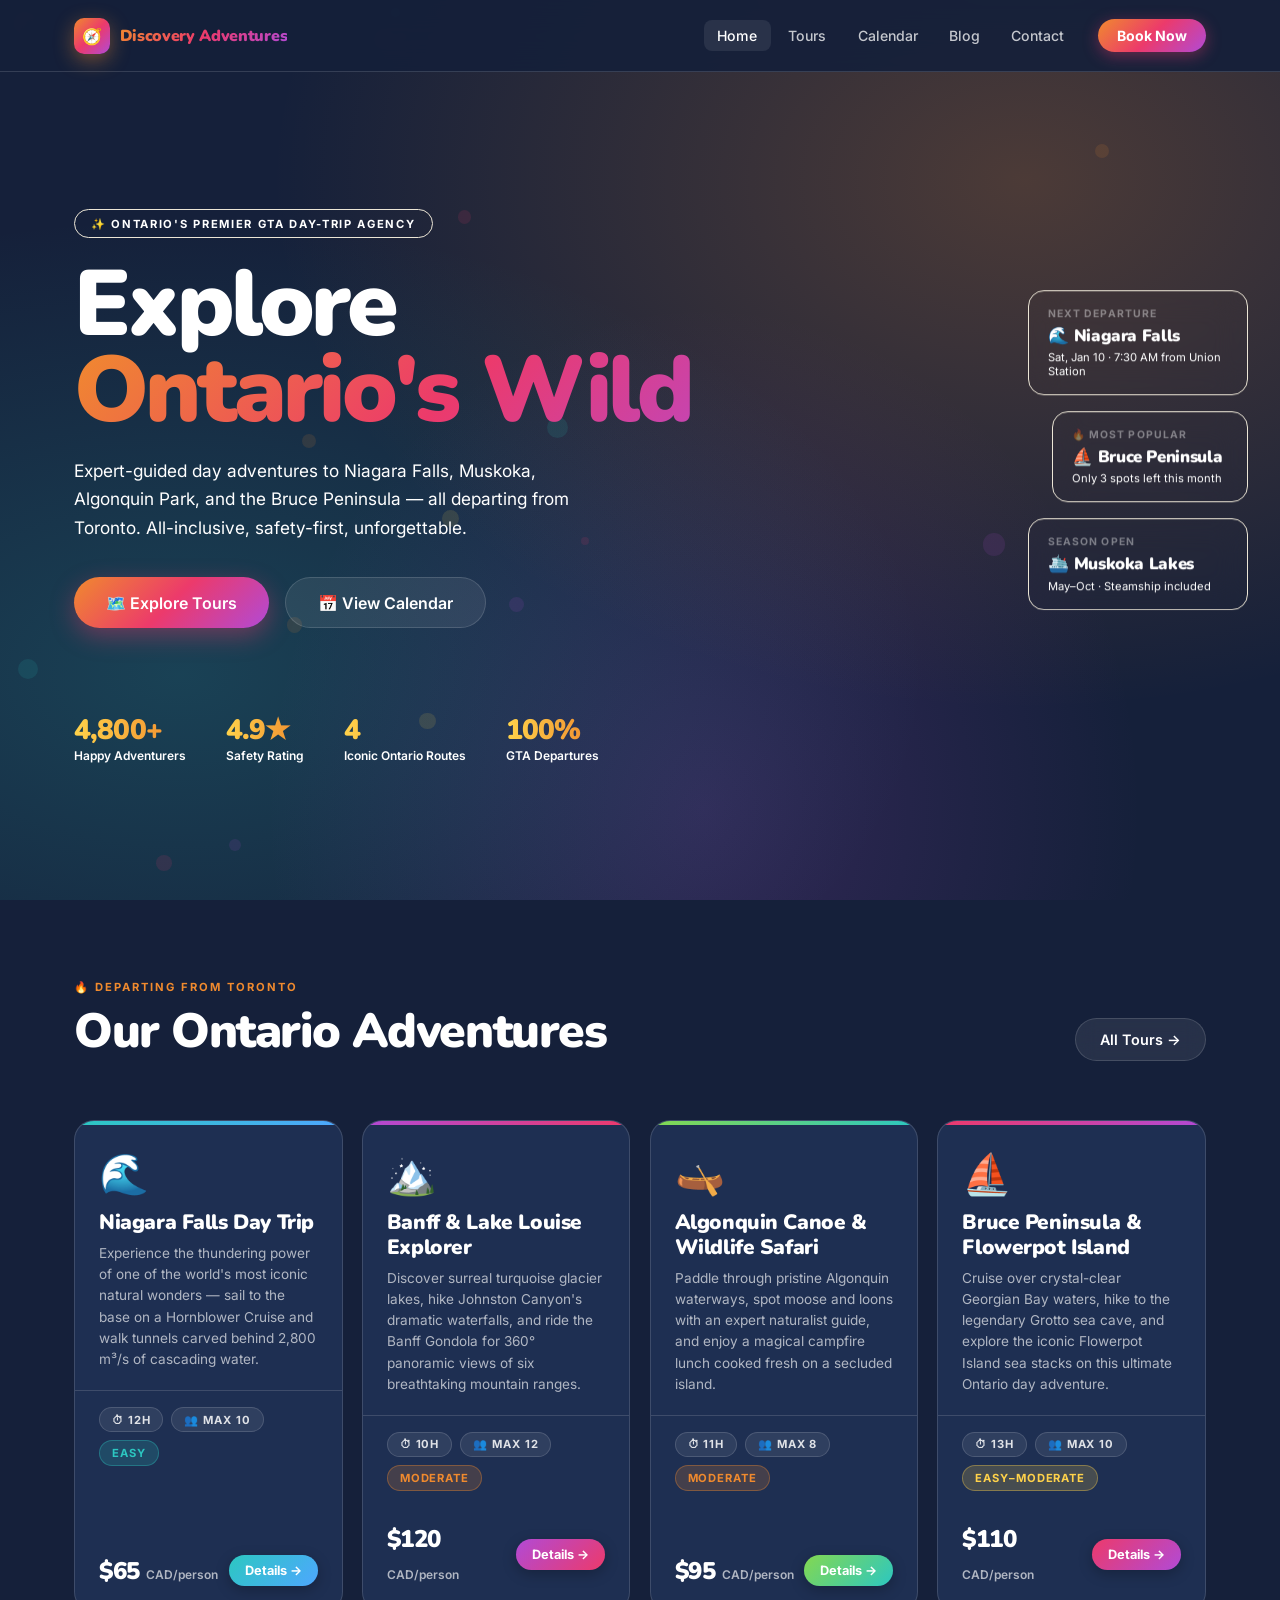
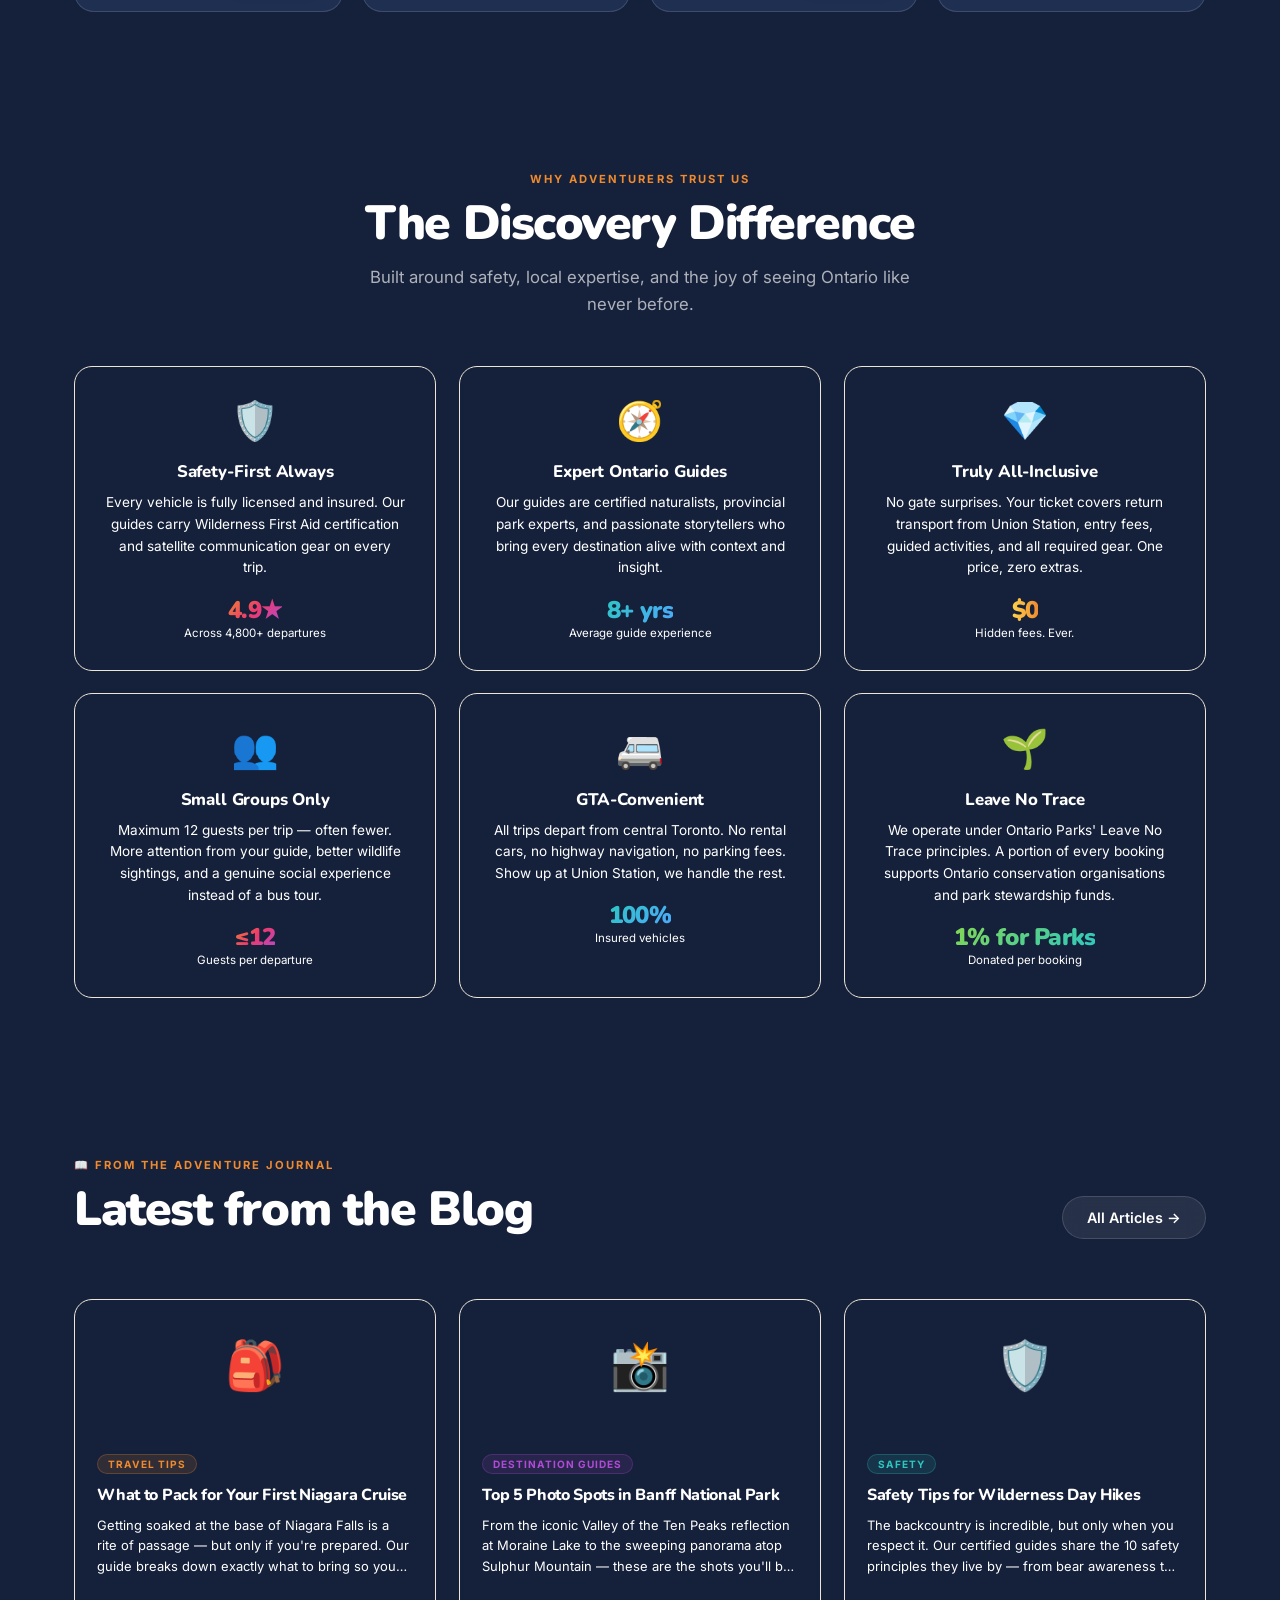
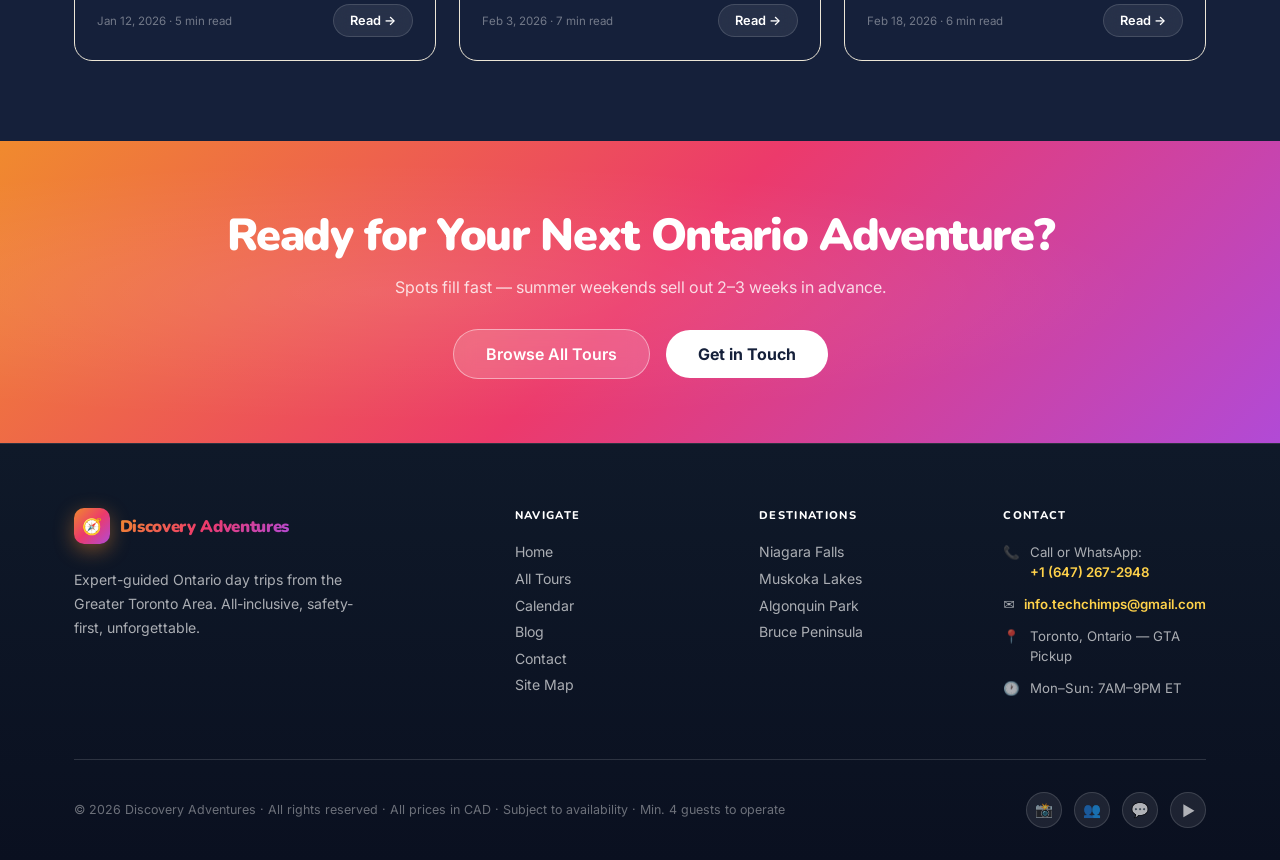
==== commit 5a226201: "Add files via upload" ====
--- a/index.html
+++ b/index.html
@@ -1,80 +1,77 @@
 <!DOCTYPE html>
-<html lang="en">
+<html lang="en" data-theme="dark">
 <head>
 <meta charset="UTF-8"/>
 <meta name="viewport" content="width=device-width,initial-scale=1"/>
-<title>Discovery Adventures — Canadian Day Trips & Adventure Tours</title>
+<title>Discovery Adventures — Ontario Day Trips from the GTA</title>
+<link rel="icon" href="favicon.svg" type="image/svg+xml"/>
 <link rel="stylesheet" href="css/style.css"/>
 <style>
-/* ── HOME-SPECIFIC STYLES ──────────────────────────────── */
+/* ── HOME PAGE STYLES ──────────────────────────────────── */
 
 /* HERO */
 .hero {
   min-height: 100vh;
   display: flex;
   align-items: center;
-  background: var(--grad-dark);
+  background: var(--hero-grad);
   position: relative;
   overflow: hidden;
   padding-top: var(--nav-h);
+  transition: var(--transition-theme);
 }
 .hero::before {
   content: '';
-  position: absolute;
-  inset: 0;
+  position: absolute; inset: 0;
   background:
-    radial-gradient(ellipse at 80% 20%, rgba(240,138,46,0.28) 0%, transparent 55%),
-    radial-gradient(ellipse at 15% 75%, rgba(44,199,193,0.22) 0%, transparent 50%),
-    radial-gradient(ellipse at 55% 90%, rgba(177,74,214,0.2) 0%, transparent 45%);
-}
-.hero-particles {
-  position: absolute;
-  inset: 0;
-  overflow: hidden;
-  pointer-events: none;
+    radial-gradient(ellipse at 80% 20%, rgba(240,138,46,0.25) 0%, transparent 52%),
+    radial-gradient(ellipse at 14% 75%, rgba(44,199,193,0.2) 0%, transparent 48%),
+    radial-gradient(ellipse at 55% 90%, rgba(177,74,214,0.18) 0%, transparent 44%);
 }
 .hero-particle {
   position: absolute;
   border-radius: 50%;
-  opacity: 0.15;
-  animation: floatUp 12s ease-in-out infinite;
-}
-@keyframes floatUp {
-  0%,100% { transform: translateY(0) scale(1); opacity: 0.12; }
-  50%      { transform: translateY(-40px) scale(1.1); opacity: 0.25; }
-}
-.hero-content {
-  position: relative;
-  z-index: 2;
-  max-width: 780px;
-}
+  opacity: 0.12;
+  pointer-events: none;
+  animation: particleFloat 10s ease-in-out infinite;
+}
+@keyframes particleFloat {
+  0%,100% { transform: translateY(0) scale(1);   opacity: 0.1; }
+  50%      { transform: translateY(-36px) scale(1.08); opacity: 0.22; }
+}
+@keyframes fadeSlideUp {
+  from { opacity: 0; transform: translateY(22px); }
+  to   { opacity: 1; transform: none; }
+}
+.hero-content { position: relative; z-index: 2; max-width: 760px; }
 .hero-eyebrow {
   display: inline-flex;
   align-items: center;
   gap: 0.5rem;
-  padding: 0.4rem 1rem;
+  padding: 0.38rem 1rem;
   border-radius: 999px;
-  background: rgba(255,255,255,0.1);
-  border: 1px solid rgba(255,255,255,0.18);
-  font-size: 0.72rem;
+  background: var(--bg-glass);
+  border: 1px solid var(--border);
+  font-size: 0.7rem;
   font-weight: 700;
   letter-spacing: 0.15em;
   text-transform: uppercase;
-  color: rgba(255,255,255,0.85);
+  color: var(--text-secondary);
   margin-bottom: 1.5rem;
-  animation: fadeSlideDown 0.7s ease both;
+  animation: fadeSlideUp 0.6s 0.05s ease both;
 }
 .hero-title {
   font-family: 'Nunito', sans-serif;
   font-weight: 900;
-  font-size: clamp(3rem, 8vw, 5.5rem);
+  font-size: clamp(3rem, 8vw, 5.8rem);
   letter-spacing: -0.04em;
-  line-height: 0.95;
-  color: white;
-  margin-bottom: 1.5rem;
-  animation: fadeSlideDown 0.7s 0.1s ease both;
-}
-.hero-title .line2 {
+  line-height: 0.93;
+  color: var(--text-primary);
+  margin-bottom: 1.4rem;
+  animation: fadeSlideUp 0.6s 0.12s ease both;
+  transition: color 0.3s;
+}
+.hero-title .accent {
   display: block;
   background: var(--grad-main);
   -webkit-background-clip: text;
@@ -82,25 +79,24 @@
   color: transparent;
 }
 .hero-subtitle {
-  font-size: 1.1rem;
-  color: var(--text-muted);
+  font-size: 1.08rem;
+  color: var(--text-secondary);
   line-height: 1.65;
-  max-width: 520px;
-  margin-bottom: 2.25rem;
-  animation: fadeSlideDown 0.7s 0.2s ease both;
+  max-width: 510px;
+  margin-bottom: 2.2rem;
+  animation: fadeSlideUp 0.6s 0.2s ease both;
+  transition: color 0.3s;
 }
 .hero-ctas {
-  display: flex;
-  gap: 1rem;
-  flex-wrap: wrap;
-  animation: fadeSlideDown 0.7s 0.3s ease both;
+  display: flex; gap: 1rem; flex-wrap: wrap;
+  animation: fadeSlideUp 0.6s 0.28s ease both;
 }
 .hero-stats {
-  display: flex;
-  gap: 2.5rem;
+  display: flex; gap: 2.5rem; flex-wrap: wrap;
   margin-top: 3.5rem;
-  flex-wrap: wrap;
-  animation: fadeSlideDown 0.7s 0.4s ease both;
+  padding-top: 2rem;
+  border-top: 1px solid var(--border-soft);
+  animation: fadeSlideUp 0.6s 0.36s ease both;
 }
 .hero-stat-val {
   font-family: 'Nunito', sans-serif;
@@ -113,205 +109,130 @@
   color: transparent;
   line-height: 1;
 }
-.hero-stat-lbl {
-  font-size: 0.78rem;
-  color: var(--text-muted);
-  margin-top: 0.25rem;
-  font-weight: 600;
-}
-.hero-visual {
+.hero-stat-lbl { font-size: 0.75rem; color: var(--text-secondary); margin-top: 0.22rem; font-weight: 600; }
+
+/* Float badges (decorative) */
+.hero-badges {
   position: absolute;
-  right: 0; top: 0; bottom: 0;
-  width: 42%;
-  display: flex;
-  flex-direction: column;
-  gap: 1rem;
-  padding: 8rem 3rem 4rem 2rem;
+  right: 2rem; top: 50%;
+  transform: translateY(-50%);
+  display: flex; flex-direction: column; gap: 1rem;
+  width: 220px;
   z-index: 1;
 }
-.hero-badge-float {
-  background: rgba(255,255,255,0.08);
+.hero-badge {
+  background: var(--bg-glass);
   backdrop-filter: blur(16px);
-  border: 1px solid rgba(255,255,255,0.15);
+  border: 1px solid var(--border);
   border-radius: 16px;
-  padding: 1rem 1.25rem;
-  animation: floatBadge 4s ease-in-out infinite;
-}
-.hero-badge-float:nth-child(2) { animation-delay: 1.3s; align-self: flex-end; }
-.hero-badge-float:nth-child(3) { animation-delay: 2.6s; }
-@keyframes floatBadge {
+  padding: 1rem 1.2rem;
+  animation: badgeFloat 4s ease-in-out infinite;
+}
+.hero-badge:nth-child(2) { animation-delay: 1.5s; margin-left: 1.5rem; }
+.hero-badge:nth-child(3) { animation-delay: 3s; }
+@keyframes badgeFloat {
   0%,100% { transform: translateY(0); }
   50%      { transform: translateY(-10px); }
 }
-.hbf-label {
-  font-size: 0.68rem;
-  color: var(--text-muted);
-  text-transform: uppercase;
-  letter-spacing: 0.1em;
-  font-weight: 700;
-  margin-bottom: 0.3rem;
-}
-.hbf-val {
-  font-family: 'Nunito', sans-serif;
-  font-weight: 900;
-  font-size: 1.2rem;
-  color: white;
-  letter-spacing: -0.02em;
-}
-.hbf-dot {
-  display: inline-block;
-  width: 8px; height: 8px;
-  border-radius: 50%;
-  margin-right: 0.4rem;
-  vertical-align: middle;
-}
+.hb-label { font-size: 0.65rem; font-weight: 700; text-transform: uppercase; letter-spacing: 0.1em; color: var(--text-dim); margin-bottom: 0.25rem; }
+.hb-val   { font-family: 'Nunito', sans-serif; font-weight: 900; font-size: 1.05rem; color: var(--text-primary); letter-spacing: -0.02em; }
+.hb-sub   { font-size: 0.7rem; color: var(--text-secondary); margin-top: 0.2rem; }
 
 /* TOURS GRID */
-.tours-section {
-  background: linear-gradient(180deg, var(--navy) 0%, #0f1929 100%);
-  position: relative;
-}
-.tours-section::before {
-  content: '';
-  position: absolute;
-  top: 0; left: 0; right: 0;
-  height: 1px;
-  background: var(--glass-border);
-}
+.tours-section { background: var(--section-alt); transition: var(--transition-theme); }
 .tours-grid {
   display: grid;
   grid-template-columns: repeat(4, 1fr);
-  gap: 1.25rem;
+  gap: 1.2rem;
   margin-top: 3rem;
 }
 
 /* WHY US */
 .why-section {
-  background: linear-gradient(135deg, var(--navy) 0%, #1a1040 100%);
-  position: relative;
-  overflow: hidden;
-}
-.why-section::before {
-  content: '';
-  position: absolute;
-  inset: 0;
-  background: radial-gradient(ellipse at 50% 50%, rgba(177,74,214,0.12) 0%, transparent 70%);
+  background: var(--bg-page);
+  transition: var(--transition-theme);
 }
 .why-grid {
   display: grid;
   grid-template-columns: repeat(3, 1fr);
-  gap: 1.5rem;
+  gap: 1.4rem;
   margin-top: 3rem;
 }
 .why-card {
-  background: var(--glass);
-  border: 1px solid var(--glass-border);
+  background: var(--bg-glass);
+  border: 1px solid var(--border);
   border-radius: 18px;
-  padding: 2rem;
+  padding: 1.9rem;
   text-align: center;
-  transition: transform 0.3s, background 0.3s;
-}
-.why-card:hover {
-  transform: translateY(-5px);
-  background: rgba(255,255,255,0.1);
-}
-.why-icon {
-  font-size: 2.5rem;
-  margin-bottom: 1rem;
-  display: block;
-}
-.why-title {
-  font-family: 'Nunito', sans-serif;
-  font-weight: 800;
-  font-size: 1.1rem;
-  color: white;
-  margin-bottom: 0.6rem;
-  letter-spacing: -0.02em;
-}
-.why-desc {
-  font-size: 0.88rem;
-  color: var(--text-muted);
-  line-height: 1.6;
-}
-.why-stat {
-  display: inline-block;
-  margin-top: 1rem;
-  font-family: 'Nunito', sans-serif;
-  font-weight: 900;
-  font-size: 1.5rem;
-  letter-spacing: -0.03em;
-}
+  transition: transform 0.3s, background 0.3s, var(--transition-theme);
+}
+.why-card:hover { transform: translateY(-5px); background: var(--bg-glass-hover); }
+.why-icon  { font-size: 2.4rem; margin-bottom: 1rem; display: block; }
+.why-title { font-family: 'Nunito', sans-serif; font-weight: 800; font-size: 1.05rem; color: var(--text-primary); margin-bottom: 0.55rem; letter-spacing: -0.01em; transition: color 0.3s; }
+.why-desc  { font-size: 0.85rem; color: var(--text-secondary); line-height: 1.6; transition: color 0.3s; }
+.why-stat  { display: inline-block; margin-top: 0.9rem; font-family: 'Nunito', sans-serif; font-weight: 900; font-size: 1.5rem; letter-spacing: -0.03em; }
 
 /* BLOG PREVIEW */
-.blog-section {
-  background: linear-gradient(180deg, #0f1929 0%, var(--navy) 100%);
-}
+.blog-section { background: var(--section-alt); transition: var(--transition-theme); }
 .blog-grid {
   display: grid;
   grid-template-columns: repeat(3, 1fr);
-  gap: 1.5rem;
+  gap: 1.4rem;
   margin-top: 3rem;
 }
 .blog-card {
-  background: var(--slate);
-  border: 1px solid var(--glass-border);
+  background: var(--bg-card-alt);
+  border: 1px solid var(--border);
   border-radius: 18px;
   overflow: hidden;
-  transition: transform 0.3s, box-shadow 0.3s;
-}
-.blog-card:hover {
-  transform: translateY(-5px);
-  box-shadow: 0 20px 50px -10px rgba(21,32,58,0.6);
-}
-.blog-card-emoji {
-  font-size: 2.5rem;
+  transition: transform 0.3s, box-shadow 0.3s, var(--transition-theme);
+}
+.blog-card:hover { transform: translateY(-5px); box-shadow: var(--shadow-card); }
+.blog-card-thumb {
   height: 130px;
   display: flex; align-items: center; justify-content: center;
-  position: relative;
-  overflow: hidden;
-}
-.blog-card-body { padding: 1.5rem; }
-.blog-card-cat {
+  font-size: 3rem;
+  background: var(--bg-glass);
+}
+[data-theme="light"] .blog-card-thumb { background: var(--bg-card); }
+.blog-card-body  { padding: 1.4rem; }
+.blog-card-cat   {
   display: inline-flex;
-  align-items: center;
-  padding: 0.2rem 0.65rem;
+  padding: 0.18rem 0.62rem;
   border-radius: 999px;
-  font-size: 0.65rem;
+  font-size: 0.63rem;
   font-weight: 700;
   letter-spacing: 0.1em;
   text-transform: uppercase;
-  margin-bottom: 0.75rem;
+  margin-bottom: 0.7rem;
 }
 .blog-card-title {
   font-family: 'Nunito', sans-serif;
   font-weight: 800;
-  font-size: 1.05rem;
-  color: white;
+  font-size: 1rem;
+  color: var(--text-primary);
   letter-spacing: -0.02em;
   line-height: 1.3;
-  margin-bottom: 0.6rem;
+  margin-bottom: 0.55rem;
+  transition: color 0.3s;
 }
 .blog-card-excerpt {
-  font-size: 0.83rem;
-  color: var(--text-muted);
-  line-height: 1.6;
+  font-size: 0.81rem;
+  color: var(--text-secondary);
+  line-height: 1.58;
   margin-bottom: 1rem;
   display: -webkit-box;
   -webkit-line-clamp: 3;
   -webkit-box-orient: vertical;
   overflow: hidden;
+  transition: color 0.3s;
 }
 .blog-card-footer {
-  display: flex;
-  align-items: center;
-  justify-content: space-between;
-  border-top: 1px solid var(--glass-border);
+  display: flex; align-items: center; justify-content: space-between;
+  border-top: 1px solid var(--border-soft);
   padding-top: 0.75rem;
 }
-.blog-meta {
-  font-size: 0.75rem;
-  color: var(--text-dim);
-}
+.blog-meta { font-size: 0.72rem; color: var(--text-dim); }
 
 /* CTA STRIP */
 .cta-strip {
@@ -323,10 +244,8 @@
 }
 .cta-strip::before {
   content: '';
-  position: absolute;
-  inset: 0;
-  background: radial-gradient(ellipse at 30% 50%, rgba(255,255,255,0.1) 0%, transparent 60%),
-              radial-gradient(ellipse at 70% 50%, rgba(0,0,0,0.1) 0%, transparent 60%);
+  position: absolute; inset: 0;
+  background: radial-gradient(ellipse at 30% 50%, rgba(255,255,255,0.1) 0%, transparent 60%);
 }
 .cta-strip-inner { position: relative; z-index: 1; }
 .cta-strip-title {
@@ -334,227 +253,191 @@
   font-weight: 900;
   font-size: clamp(1.8rem, 4vw, 2.8rem);
   letter-spacing: -0.03em;
-  color: white;
-  margin-bottom: 0.75rem;
-}
-.cta-strip-sub {
-  font-size: 1rem;
-  color: rgba(255,255,255,0.8);
-  margin-bottom: 2rem;
-}
-.cta-strip .btn-secondary {
-  border-color: rgba(255,255,255,0.5);
-  background: rgba(255,255,255,0.15);
-}
-.cta-strip .btn-secondary:hover { background: rgba(255,255,255,0.25); }
-
-/* ANIMATIONS */
-@keyframes fadeSlideDown {
-  from { opacity: 0; transform: translateY(-20px); }
-  to   { opacity: 1; transform: translateY(0); }
-}
-.fade-in { opacity: 0; transform: translateY(24px); transition: opacity 0.6s ease, transform 0.6s ease; }
-.fade-in.visible { opacity: 1; transform: none; }
+  color: #fff;
+  margin-bottom: 0.7rem;
+}
+.cta-strip-sub { font-size: 1rem; color: rgba(255,255,255,0.8); margin-bottom: 2rem; }
+.cta-strip .btn-secondary { border-color: rgba(255,255,255,0.45); background: rgba(255,255,255,0.15); color: #fff; }
+.cta-strip .btn-secondary:hover { background: rgba(255,255,255,0.24); }
 
 /* RESPONSIVE */
-@media (max-width: 1200px) { .tours-grid { grid-template-columns: repeat(2, 1fr); } }
-@media (max-width: 900px)  {
-  .why-grid { grid-template-columns: 1fr; }
-  .blog-grid { grid-template-columns: 1fr; }
-  .hero-visual { display: none; }
-}
+@media (max-width: 1200px) { .tours-grid { grid-template-columns: repeat(2,1fr); } }
+@media (max-width: 1024px) { .hero-badges { display: none; } }
+@media (max-width: 900px)  { .why-grid { grid-template-columns: 1fr; } .blog-grid { grid-template-columns: 1fr; } }
 @media (max-width: 768px)  { .tours-grid { grid-template-columns: 1fr; } }
 </style>
 </head>
 <body>
 
-<!-- ── NAVIGATION ─────────────────────────────────────── -->
-<nav class="site-nav" aria-label="Main navigation">
+<!-- ── NAV ────────────────────────────────────────────────── -->
+<nav class="site-nav">
   <div class="nav-inner">
     <a href="index.html" class="nav-logo">
       <div class="nav-logo-badge">🧭</div>
       <span class="nav-logo-name">Discovery Adventures</span>
     </a>
-    <button class="nav-toggle" id="navToggle" aria-label="Toggle menu">
-      <span></span><span></span><span></span>
-    </button>
+    <button class="nav-toggle" id="navToggle" aria-label="Open menu"><span></span><span></span><span></span></button>
     <div class="nav-links" id="navLinks">
-      <a href="index.html" class="nav-link active">Home</a>
-      <a href="tours.html" class="nav-link">Tours</a>
-      <a href="calendar.html" class="nav-link">Calendar</a>
-      <a href="blog.html" class="nav-link">Blog</a>
-      <a href="contact.html" class="nav-link">Contact</a>
+      <a href="index.html"       class="nav-link active">Home</a>
+      <a href="tours.html"       class="nav-link">Tours</a>
+      <a href="calendar.html"    class="nav-link">Calendar</a>
+      <a href="blog.html"        class="nav-link">Blog</a>
+      <a href="contact.html"     class="nav-link">Contact</a>
+      <button class="theme-toggle" id="themeToggle" onclick="toggleTheme()"></button>
       <a href="tours.html" class="nav-cta">Book Now</a>
     </div>
+    <button class="theme-toggle" id="themeToggleMobile" onclick="toggleTheme()" style="display:none;" aria-label="Toggle theme"></button>
   </div>
 </nav>
 
-<!-- ── HERO ───────────────────────────────────────────── -->
-<section class="hero">
-  <div class="hero-particles" id="particles"></div>
+<!-- ── HERO ───────────────────────────────────────────────── -->
+<section class="hero" id="hero">
+  <div id="particles" aria-hidden="true"></div>
   <div class="container">
     <div class="hero-content">
-      <div class="hero-eyebrow">✨ Canada's Premier Day-Trip Agency</div>
+      <div class="hero-eyebrow">✨ Ontario's Premier GTA Day-Trip Agency</div>
       <h1 class="hero-title">
-        Adventure<br>
-        <span class="line2">Awaits You</span>
+        Explore<br>
+        <span class="accent">Ontario's Wild</span>
       </h1>
-      <p class="hero-subtitle">
-        Expert-led day trips to Canada's most spectacular destinations. From Niagara Falls to the Rockies — fully guided, all-inclusive, unforgettable.
-      </p>
+      <p class="hero-subtitle">Expert-guided day adventures to Niagara Falls, Muskoka, Algonquin Park, and the Bruce Peninsula — all departing from Toronto. All-inclusive, safety-first, unforgettable.</p>
       <div class="hero-ctas">
-        <a href="tours.html" class="btn btn-primary btn-lg">🗺️ Explore Trips</a>
+        <a href="tours.html"   class="btn btn-primary btn-lg">🗺️ Explore Tours</a>
         <a href="calendar.html" class="btn btn-secondary btn-lg">📅 View Calendar</a>
       </div>
       <div class="hero-stats">
-        <div>
-          <div class="hero-stat-val">4,800+</div>
-          <div class="hero-stat-lbl">Happy Adventurers</div>
-        </div>
-        <div>
-          <div class="hero-stat-val">4.9★</div>
-          <div class="hero-stat-lbl">Safety Rating</div>
-        </div>
-        <div>
-          <div class="hero-stat-val">12+</div>
-          <div class="hero-stat-lbl">Destinations</div>
-        </div>
-        <div>
-          <div class="hero-stat-val">100%</div>
-          <div class="hero-stat-lbl">Insured & Certified</div>
-        </div>
+        <div><div class="hero-stat-val">4,800+</div><div class="hero-stat-lbl">Happy Adventurers</div></div>
+        <div><div class="hero-stat-val">4.9★</div><div class="hero-stat-lbl">Safety Rating</div></div>
+        <div><div class="hero-stat-val">4</div><div class="hero-stat-lbl">Iconic Ontario Routes</div></div>
+        <div><div class="hero-stat-val">100%</div><div class="hero-stat-lbl">GTA Departures</div></div>
       </div>
     </div>
   </div>
   <!-- Floating info badges -->
-  <div class="hero-visual" aria-hidden="true">
-    <div class="hero-badge-float">
-      <div class="hbf-label">Next Departure</div>
-      <div class="hbf-val">🌊 Niagara Falls</div>
-      <div class="hbf-label" style="margin-top:0.35rem">Sat, Jan 10 · 7:30 AM</div>
-    </div>
-    <div class="hero-badge-float">
-      <div class="hbf-label">Most Popular</div>
-      <div class="hbf-val">🏔️ Banff Explorer</div>
-      <div class="hbf-label" style="margin-top:0.35rem"><span class="hbf-dot" style="background:var(--pink)"></span>3 spots left this month</div>
-    </div>
-    <div class="hero-badge-float">
-      <div class="hbf-label">2026 Season Open</div>
-      <div class="hbf-val">⛵ Bruce Peninsula</div>
-      <div class="hbf-label" style="margin-top:0.35rem">May–Oct · Glass-bottom boat included</div>
+  <div class="hero-badges" aria-hidden="true">
+    <div class="hero-badge">
+      <div class="hb-label">Next Departure</div>
+      <div class="hb-val">🌊 Niagara Falls</div>
+      <div class="hb-sub">Sat, Jan 10 · 7:30 AM from Union Station</div>
+    </div>
+    <div class="hero-badge">
+      <div class="hb-label">🔥 Most Popular</div>
+      <div class="hb-val">⛵ Bruce Peninsula</div>
+      <div class="hb-sub">Only 3 spots left this month</div>
+    </div>
+    <div class="hero-badge">
+      <div class="hb-label">Season Open</div>
+      <div class="hb-val">🛳️ Muskoka Lakes</div>
+      <div class="hb-sub">May–Oct · Steamship included</div>
     </div>
   </div>
 </section>
 
-<!-- ── TRENDING TOURS ──────────────────────────────────── -->
+<!-- ── TRENDING TOURS ──────────────────────────────────────── -->
 <section class="tours-section section" id="tours">
   <div class="container">
     <div class="fade-in">
-      <div class="section-eyebrow">🔥 Trending Right Now</div>
-      <div class="flex-between" style="flex-wrap:wrap; gap:1rem;">
-        <h2 class="section-title">Our Adventure Lineup</h2>
-        <a href="tours.html" class="btn btn-secondary">View All Tours →</a>
-      </div>
-    </div>
-    <div class="tours-grid" id="toursGrid">
-      <!-- injected by JS -->
-    </div>
+      <div class="section-eyebrow">🔥 Departing from Toronto</div>
+      <div class="flex-between" style="flex-wrap:wrap;gap:1rem;">
+        <h2 class="section-title">Our Ontario Adventures</h2>
+        <a href="tours.html" class="btn btn-secondary">All Tours →</a>
+      </div>
+    </div>
+    <div class="tours-grid" id="toursGrid"></div>
   </div>
 </section>
 
-<!-- ── WHY CHOOSE US ───────────────────────────────────── -->
+<!-- ── WHY CHOOSE US ────────────────────────────────────────── -->
 <section class="why-section section">
   <div class="container">
     <div class="fade-in text-center">
       <div class="section-eyebrow">Why Adventurers Trust Us</div>
       <h2 class="section-title" style="text-align:center">The Discovery Difference</h2>
-      <p class="section-subtitle" style="margin: 0 auto 0">Built around safety, expertise, and the joy of seeing Canada like never before.</p>
+      <p class="section-subtitle" style="margin:0 auto;">Built around safety, local expertise, and the joy of seeing Ontario like never before.</p>
     </div>
     <div class="why-grid">
       <div class="why-card fade-in">
         <span class="why-icon">🛡️</span>
         <div class="why-title">Safety-First Always</div>
-        <div class="why-desc">Every vehicle is fully licensed and insured. Our guides carry Wilderness First Aid certification and emergency communication gear on every single trip.</div>
+        <div class="why-desc">Every vehicle is fully licensed and insured. Our guides carry Wilderness First Aid certification and satellite communication gear on every trip.</div>
         <div class="why-stat gradient-text">4.9★</div>
-        <div style="font-size:0.75rem; color:var(--text-muted)">Across 4,800+ trips</div>
+        <div style="font-size:0.72rem;color:var(--text-secondary)">Across 4,800+ departures</div>
       </div>
       <div class="why-card fade-in">
         <span class="why-icon">🧭</span>
-        <div class="why-title">Expert Local Guides</div>
-        <div class="why-desc">Our guides aren't just drivers — they're passionate naturalists, historians, and photographers who bring every destination to life with stories and insight.</div>
+        <div class="why-title">Expert Ontario Guides</div>
+        <div class="why-desc">Our guides are certified naturalists, provincial park experts, and passionate storytellers who bring every destination alive with context and insight.</div>
         <div class="why-stat gradient-text-teal">8+ yrs</div>
-        <div style="font-size:0.75rem; color:var(--text-muted)">Avg. guide experience</div>
+        <div style="font-size:0.72rem;color:var(--text-secondary)">Average guide experience</div>
       </div>
       <div class="why-card fade-in">
         <span class="why-icon">💎</span>
-        <div class="why-title">All-Inclusive Value</div>
-        <div class="why-desc">No hidden fees, no surprise charges at the gate. Your ticket price covers transport, entry fees, guided activities, and all the gear you need to enjoy the day.</div>
+        <div class="why-title">Truly All-Inclusive</div>
+        <div class="why-desc">No gate surprises. Your ticket covers return transport from Union Station, entry fees, guided activities, and all required gear. One price, zero extras.</div>
         <div class="why-stat gradient-text-yellow">$0</div>
-        <div style="font-size:0.75rem; color:var(--text-muted)">Hidden fees ever</div>
+        <div style="font-size:0.72rem;color:var(--text-secondary)">Hidden fees. Ever.</div>
       </div>
       <div class="why-card fade-in">
         <span class="why-icon">👥</span>
-        <div class="why-title">Small Intimate Groups</div>
-        <div class="why-desc">Maximum 12 guests per trip means more personal attention from your guide, better wildlife sightings, and a genuinely social experience — not a crowded bus tour.</div>
+        <div class="why-title">Small Groups Only</div>
+        <div class="why-desc">Maximum 12 guests per trip — often fewer. More attention from your guide, better wildlife sightings, and a genuine social experience instead of a bus tour.</div>
         <div class="why-stat gradient-text">≤12</div>
-        <div style="font-size:0.75rem; color:var(--text-muted)">Guests per departure</div>
+        <div style="font-size:0.72rem;color:var(--text-secondary)">Guests per departure</div>
       </div>
       <div class="why-card fade-in">
         <span class="why-icon">🚐</span>
-        <div class="why-title">Premium Transport</div>
-        <div class="why-desc">Travel in comfort in our modern, air-conditioned vans with plenty of legroom. Door-to-door pickup from central Toronto or Calgary locations.</div>
+        <div class="why-title">GTA-Convenient</div>
+        <div class="why-desc">All trips depart from central Toronto. No rental cars, no highway navigation, no parking fees. Show up at Union Station, we handle the rest.</div>
         <div class="why-stat gradient-text-teal">100%</div>
-        <div style="font-size:0.75rem; color:var(--text-muted)">Insured vehicles</div>
+        <div style="font-size:0.72rem;color:var(--text-secondary)">Insured vehicles</div>
       </div>
       <div class="why-card fade-in">
         <span class="why-icon">🌱</span>
-        <div class="why-title">Eco-Responsible</div>
-        <div class="why-desc">We operate under Leave No Trace principles. A portion of every booking supports Canadian conservation organisations and national park stewardship programs.</div>
-        <div class="why-stat" style="background: var(--grad-green); -webkit-background-clip: text; background-clip: text; color: transparent;">1% for Parks</div>
-        <div style="font-size:0.75rem; color:var(--text-muted)">Donated per booking</div>
+        <div class="why-title">Leave No Trace</div>
+        <div class="why-desc">We operate under Ontario Parks' Leave No Trace principles. A portion of every booking supports Ontario conservation organisations and park stewardship funds.</div>
+        <div class="why-stat" style="background:var(--grad-green);-webkit-background-clip:text;background-clip:text;color:transparent;">1% for Parks</div>
+        <div style="font-size:0.72rem;color:var(--text-secondary)">Donated per booking</div>
       </div>
     </div>
   </div>
 </section>
 
-<!-- ── BLOG PREVIEW ────────────────────────────────────── -->
+<!-- ── BLOG PREVIEW ─────────────────────────────────────────── -->
 <section class="blog-section section">
   <div class="container">
     <div class="fade-in">
       <div class="section-eyebrow">📖 From the Adventure Journal</div>
-      <div class="flex-between" style="flex-wrap:wrap; gap:1rem;">
+      <div class="flex-between" style="flex-wrap:wrap;gap:1rem;">
         <h2 class="section-title">Latest from the Blog</h2>
         <a href="blog.html" class="btn btn-secondary">All Articles →</a>
       </div>
     </div>
-    <div class="blog-grid" id="blogGrid">
-      <!-- injected by JS -->
-    </div>
+    <div class="blog-grid" id="blogGrid"></div>
   </div>
 </section>
 
-<!-- ── CTA STRIP ───────────────────────────────────────── -->
+<!-- ── CTA STRIP ──────────────────────────────────────────────── -->
 <section class="cta-strip">
   <div class="container cta-strip-inner">
-    <h2 class="cta-strip-title">Ready for Your Next Great Adventure?</h2>
-    <p class="cta-strip-sub">Spots fill fast — most weekends sell out 2–3 weeks in advance.</p>
+    <h2 class="cta-strip-title">Ready for Your Next Ontario Adventure?</h2>
+    <p class="cta-strip-sub">Spots fill fast — summer weekends sell out 2–3 weeks in advance.</p>
     <div class="flex-center gap-2" style="flex-wrap:wrap;">
-      <a href="tours.html" class="btn btn-secondary btn-lg">Browse All Tours</a>
-      <a href="contact.html" class="btn btn-lg" style="background:white; color:var(--navy); font-weight:700;">Get in Touch</a>
+      <a href="tours.html"  class="btn btn-secondary btn-lg">Browse All Tours</a>
+      <a href="contact.html" class="btn btn-lg" style="background:white;color:#15203a;font-weight:700;">Get in Touch</a>
     </div>
   </div>
 </section>
 
-<!-- ── SITE FOOTER ─────────────────────────────────────── -->
+<!-- ── FOOTER ────────────────────────────────────────────────── -->
 <footer class="site-footer">
   <div class="container">
     <div class="footer-grid">
       <div>
-        <a href="index.html" class="nav-logo" style="display:inline-flex; margin-bottom:0.5rem;">
+        <a href="index.html" class="nav-logo" style="display:inline-flex;margin-bottom:0.5rem;">
           <div class="nav-logo-badge">🧭</div>
-          <span class="nav-logo-name" style="font-size:1.1rem;">Discovery Adventures</span>
+          <span class="nav-logo-name" style="font-size:1.05rem;">Discovery Adventures</span>
         </a>
-        <p class="footer-brand-desc">Expert-guided day trips to Canada's most spectacular natural wonders. All-inclusive, safety-first, unforgettable.</p>
+        <p class="footer-brand-desc">Expert-guided Ontario day trips from the Greater Toronto Area. All-inclusive, safety-first, unforgettable.</p>
       </div>
       <div>
         <div class="footer-col-title">Navigate</div>
@@ -563,44 +446,29 @@
           <a href="tours.html">All Tours</a>
           <a href="calendar.html">Calendar</a>
           <a href="blog.html">Blog</a>
-          <a href="contact.html">Contact Us</a>
+          <a href="contact.html">Contact</a>
           <a href="sitemap.html">Site Map</a>
         </div>
       </div>
       <div>
-        <div class="footer-col-title">Adventures</div>
+        <div class="footer-col-title">Destinations</div>
         <div class="footer-links">
           <a href="tour-detail.html?tour=niagara-falls">Niagara Falls</a>
-          <a href="tour-detail.html?tour=banff-lake-louise">Banff & Lake Louise</a>
+          <a href="tour-detail.html?tour=muskoka-lakes">Muskoka Lakes</a>
           <a href="tour-detail.html?tour=algonquin-canoe">Algonquin Park</a>
           <a href="tour-detail.html?tour=bruce-peninsula">Bruce Peninsula</a>
         </div>
       </div>
       <div>
         <div class="footer-col-title">Contact</div>
-        <div class="footer-contact-row">
-          <span class="footer-contact-icon">📞</span>
-          <div>Call or WhatsApp:<br><a href="https://wa.me/16472672948">+1 (647) 267-2948</a></div>
-        </div>
-        <div class="footer-contact-row">
-          <span class="footer-contact-icon">✉️</span>
-          <div><a href="mailto:info.techchimps@gmail.com">info.techchimps@gmail.com</a></div>
-        </div>
-        <div class="footer-contact-row">
-          <span class="footer-contact-icon">📍</span>
-          <div>Toronto &amp; Calgary, Canada</div>
-        </div>
-        <div class="footer-contact-row">
-          <span class="footer-contact-icon">🕐</span>
-          <div>Mon–Sun: 7AM – 9PM ET</div>
-        </div>
+        <div class="footer-contact-row">📞 <div>Call or WhatsApp:<br><a href="https://wa.me/16472672948">+1 (647) 267-2948</a></div></div>
+        <div class="footer-contact-row">✉️ <div><a href="mailto:info.techchimps@gmail.com">info.techchimps@gmail.com</a></div></div>
+        <div class="footer-contact-row">📍 <div>Toronto, Ontario — GTA Pickup</div></div>
+        <div class="footer-contact-row">🕐 <div>Mon–Sun: 7AM–9PM ET</div></div>
       </div>
     </div>
     <div class="footer-bottom">
-      <div class="footer-legal">
-        © 2026 Discovery Adventures · All rights reserved<br>
-        All prices in CAD · All sales final · Subject to availability · Minimum 4 guests to operate
-      </div>
+      <div class="footer-legal">© 2026 Discovery Adventures · All rights reserved · All prices in CAD · Subject to availability · Min. 4 guests to operate</div>
       <div class="footer-social">
         <a href="#" aria-label="Instagram">📸</a>
         <a href="#" aria-label="Facebook">👥</a>
@@ -611,97 +479,80 @@
   </div>
 </footer>
 
-<!-- ── SCRIPTS ──────────────────────────────────────────── -->
+<script src="js/theme.js"></script>
 <script src="js/data.js"></script>
 <script>
-/* ── NAV TOGGLE ──────────────────────────────────────── */
-document.getElementById('navToggle').addEventListener('click', () => {
-  document.getElementById('navLinks').classList.toggle('open');
+/* ── SHOW MOBILE THEME TOGGLE NEXT TO HAMBURGER ─────── */
+document.addEventListener('DOMContentLoaded', () => {
+  const mob = document.getElementById('themeToggleMobile');
+  if (window.innerWidth <= 768 && mob) mob.style.display = 'flex';
+  window.addEventListener('resize', () => {
+    if (mob) mob.style.display = window.innerWidth <= 768 ? 'flex' : 'none';
+  });
 });
 
-/* ── RENDER TOUR CARDS ───────────────────────────────── */
-function renderTourCard(tour) {
-  const difficultyClass = {
-    'Easy': 'pill-teal',
-    'Moderate': 'pill-orange',
-    'Easy–Moderate': 'pill-yellow'
-  }[tour.difficulty] || 'pill-glass';
-
-  return `
-    <article class="tour-card fade-in" role="article">
-      <div class="tour-card-accent" style="background:${tour.gradient}"></div>
-      <div class="tour-card-header">
-        <span class="tour-card-emoji">${tour.emoji}</span>
-        <h3 class="tour-card-title">${tour.title}</h3>
-        <p class="tour-card-desc">${tour.shortDesc}</p>
-      </div>
-      <div class="tour-card-meta">
-        <span class="pill pill-glass">⏱ ${tour.duration}h</span>
-        <span class="pill pill-glass">👥 Max ${tour.maxCapacity}</span>
-        <span class="pill ${difficultyClass}">${tour.difficulty}</span>
-      </div>
-      <div class="tour-card-footer">
-        <div class="tour-card-price">
-          $${tour.price} <span>CAD / person</span>
-        </div>
-        <a href="tour-detail.html?tour=${tour.id}" class="btn btn-sm" style="background:${tour.gradient}; color:white; font-weight:700; box-shadow: 0 4px 14px rgba(0,0,0,0.3);">
-          View Details →
-        </a>
-      </div>
-    </article>`;
-}
-
-/* ── RENDER BLOG CARDS ───────────────────────────────── */
-function renderBlogCard(post) {
-  return `
-    <article class="blog-card fade-in" role="article">
-      <div class="blog-card-emoji" style="background:linear-gradient(135deg, rgba(21,32,58,0.8), rgba(42,26,58,0.8))">
-        ${post.emoji}
-      </div>
-      <div class="blog-card-body">
-        <span class="blog-card-cat" style="background:${post.categoryColor}22; color:${post.categoryColor}; border:1px solid ${post.categoryColor}44;">
-          ${post.category}
-        </span>
-        <h3 class="blog-card-title">${post.title}</h3>
-        <p class="blog-card-excerpt">${post.excerpt}</p>
-        <div class="blog-card-footer">
-          <div class="blog-meta">${post.date} · ${post.readTime}</div>
-          <a href="blog.html" class="btn btn-sm btn-secondary">Read →</a>
-        </div>
-      </div>
-    </article>`;
-}
-
-/* ── INIT ─────────────────────────────────────────────── */
-document.getElementById('toursGrid').innerHTML = TOURS_DB.map(renderTourCard).join('');
-document.getElementById('blogGrid').innerHTML = BLOG_DB.slice(0, 3).map(renderBlogCard).join('');
-
-/* ── FLOATING PARTICLES ──────────────────────────────── */
-(function createParticles() {
-  const container = document.getElementById('particles');
-  const colors = ['#f08a2e','#ec3a6b','#b14ad6','#2cc7c1','#ffd24a'];
-  for (let i = 0; i < 18; i++) {
+/* ── PARTICLES ────────────────────────────────────────── */
+(function () {
+  const c = document.getElementById('particles');
+  if (!c) return;
+  const cols = ['#f08a2e','#ec3a6b','#b14ad6','#2cc7c1','#ffd24a'];
+  for (let i = 0; i < 16; i++) {
     const p = document.createElement('div');
     p.className = 'hero-particle';
-    const size = 6 + Math.random() * 20;
-    p.style.cssText = `
-      width:${size}px; height:${size}px;
-      background:${colors[i % colors.length]};
-      left:${Math.random() * 100}%;
-      top:${Math.random() * 100}%;
-      animation-delay:${Math.random() * 8}s;
-      animation-duration:${8 + Math.random() * 8}s;
-    `;
-    container.appendChild(p);
+    const s = 6 + Math.random() * 18;
+    p.style.cssText = `width:${s}px;height:${s}px;background:${cols[i%5]};left:${Math.random()*100}%;top:${Math.random()*100}%;animation-delay:${Math.random()*8}s;animation-duration:${8+Math.random()*7}s;`;
+    c.appendChild(p);
   }
 })();
 
-/* ── SCROLL FADE-IN OBSERVER ─────────────────────────── */
-const observer = new IntersectionObserver(
-  entries => entries.forEach(e => { if (e.isIntersecting) e.target.classList.add('visible'); }),
-  { threshold: 0.1, rootMargin: '0px 0px -40px 0px' }
+/* ── TOUR CARDS ───────────────────────────────────────── */
+function renderTourCard(t) {
+  const dc = {Easy:'pill-teal',Moderate:'pill-orange','Easy–Moderate':'pill-yellow'}[t.difficulty]||'pill-glass';
+  return `<article class="tour-card fade-in">
+    <div class="tour-card-accent" style="background:${t.gradient}"></div>
+    <div class="tour-card-header">
+      <span class="tour-card-emoji">${t.emoji}</span>
+      <h3 class="tour-card-title">${t.title}</h3>
+      <p class="tour-card-desc">${t.shortDesc}</p>
+    </div>
+    <div class="tour-card-meta">
+      <span class="pill pill-glass">⏱ ${t.duration}h</span>
+      <span class="pill pill-glass">👥 Max ${t.maxCapacity}</span>
+      <span class="pill ${dc}">${t.difficulty}</span>
+    </div>
+    <div class="tour-card-footer">
+      <div class="tour-card-price">$${t.price} <span>CAD/person</span></div>
+      <a href="tour-detail.html?tour=${t.id}" class="btn btn-sm" style="background:${t.gradient};color:#fff;font-weight:700;box-shadow:0 4px 14px rgba(0,0,0,0.25);">Details →</a>
+    </div>
+  </article>`;
+}
+
+/* ── BLOG CARDS ───────────────────────────────────────── */
+function renderBlogCard(b) {
+  return `<article class="blog-card fade-in">
+    <div class="blog-card-thumb">${b.emoji}</div>
+    <div class="blog-card-body">
+      <span class="blog-card-cat" style="background:${b.categoryColor}20;color:${b.categoryColor};border:1px solid ${b.categoryColor}40;">${b.category}</span>
+      <h3 class="blog-card-title">${b.title}</h3>
+      <p class="blog-card-excerpt">${b.excerpt}</p>
+      <div class="blog-card-footer">
+        <span class="blog-meta">${b.date} · ${b.readTime}</span>
+        <a href="blog.html" class="btn btn-sm btn-secondary">Read →</a>
+      </div>
+    </div>
+  </article>`;
+}
+
+/* ── RENDER ───────────────────────────────────────────── */
+document.getElementById('toursGrid').innerHTML = TOURS_DB.map(renderTourCard).join('');
+document.getElementById('blogGrid').innerHTML  = BLOG_DB.slice(0,3).map(renderBlogCard).join('');
+
+/* ── FADE-IN OBSERVER ─────────────────────────────────── */
+const obs = new IntersectionObserver(
+  es => es.forEach(e => { if (e.isIntersecting) e.target.classList.add('visible'); }),
+  { threshold: 0.08, rootMargin: '0px 0px -32px 0px' }
 );
-document.querySelectorAll('.fade-in').forEach(el => observer.observe(el));
+document.querySelectorAll('.fade-in').forEach(el => obs.observe(el));
 </script>
 </body>
 </html>
